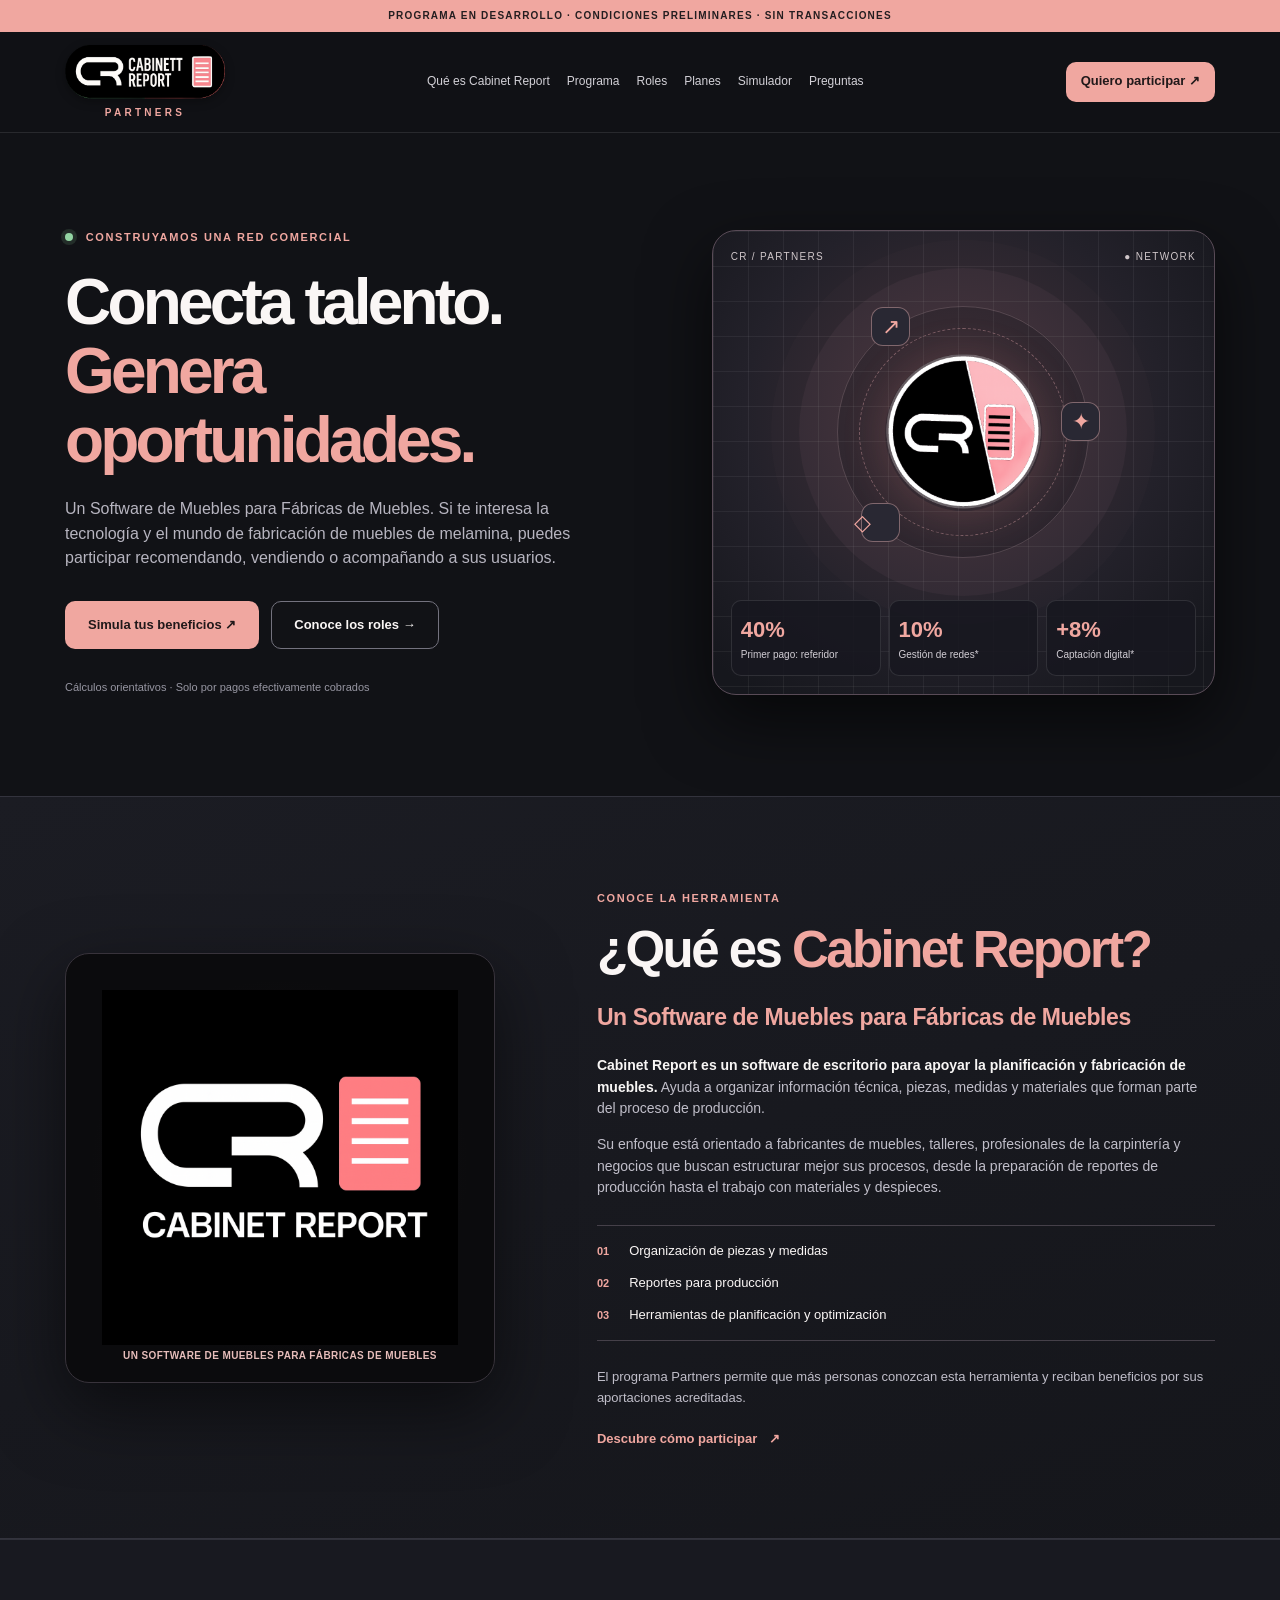
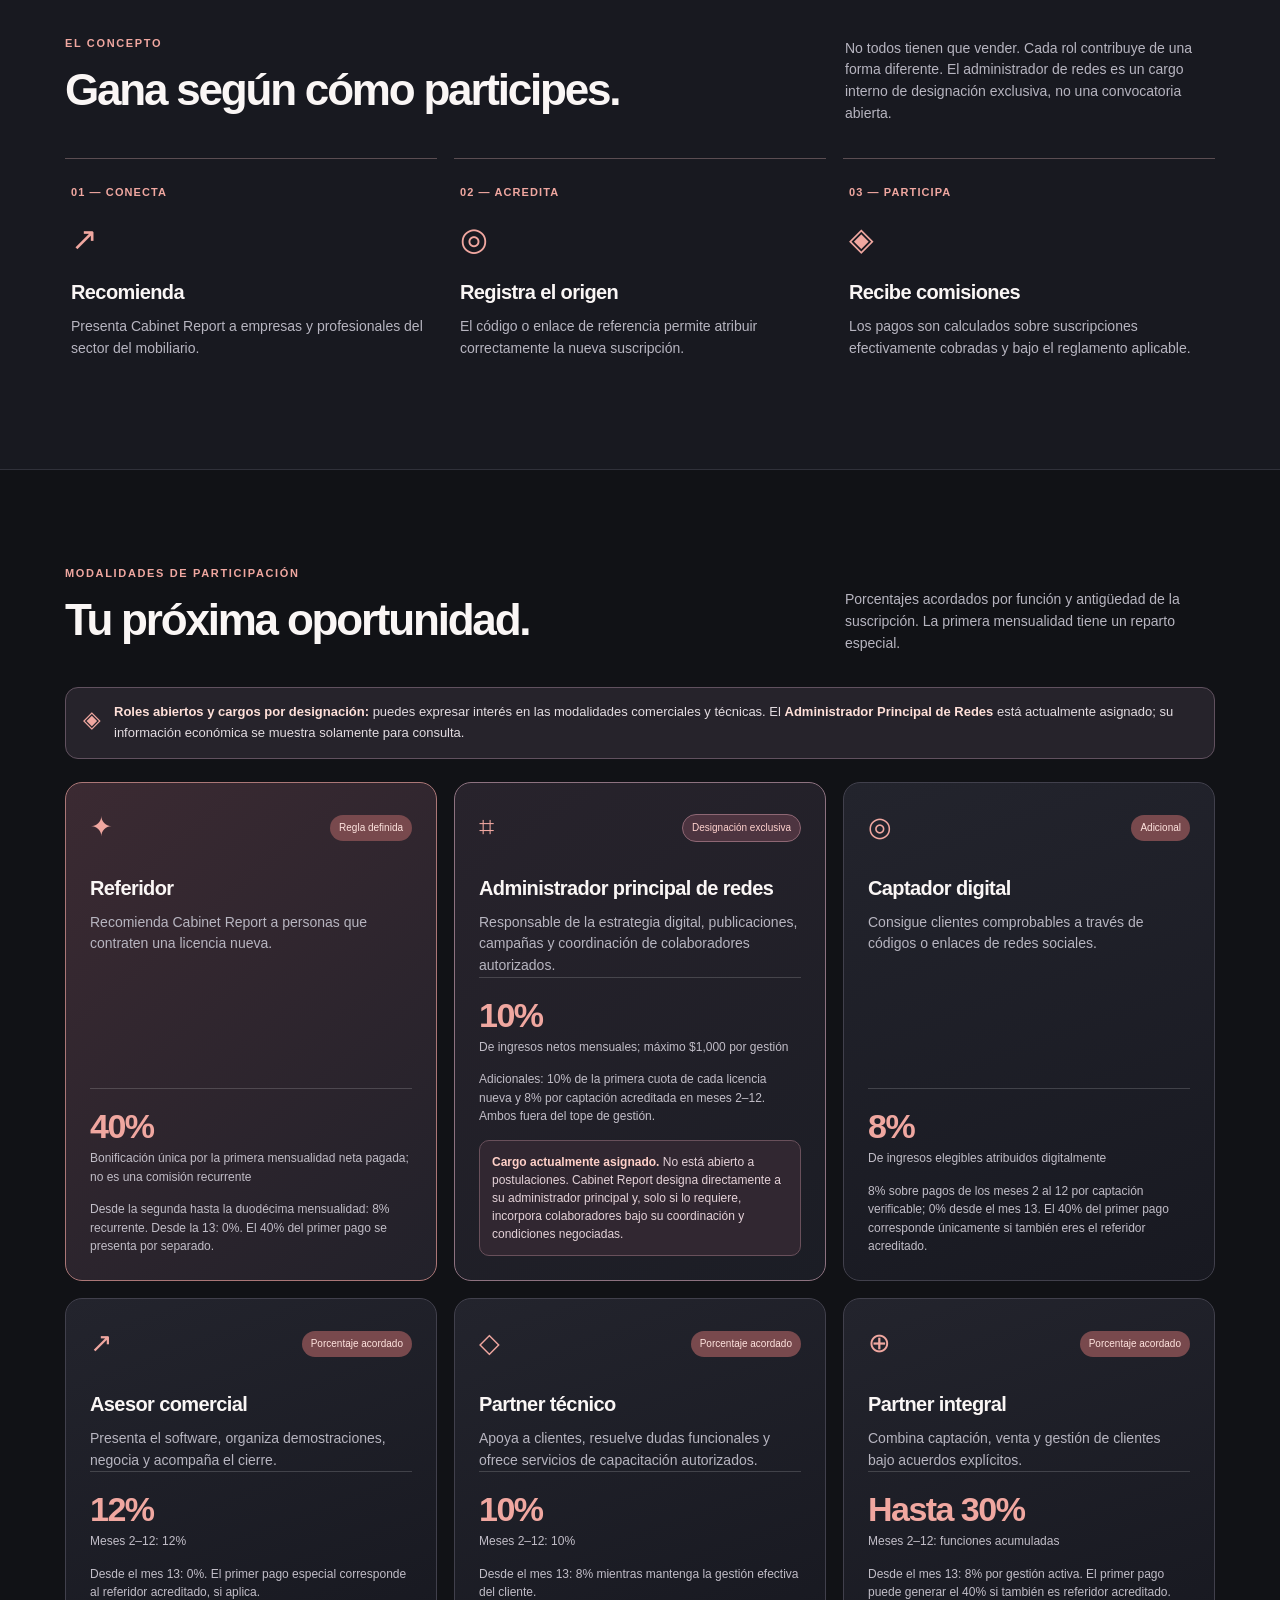
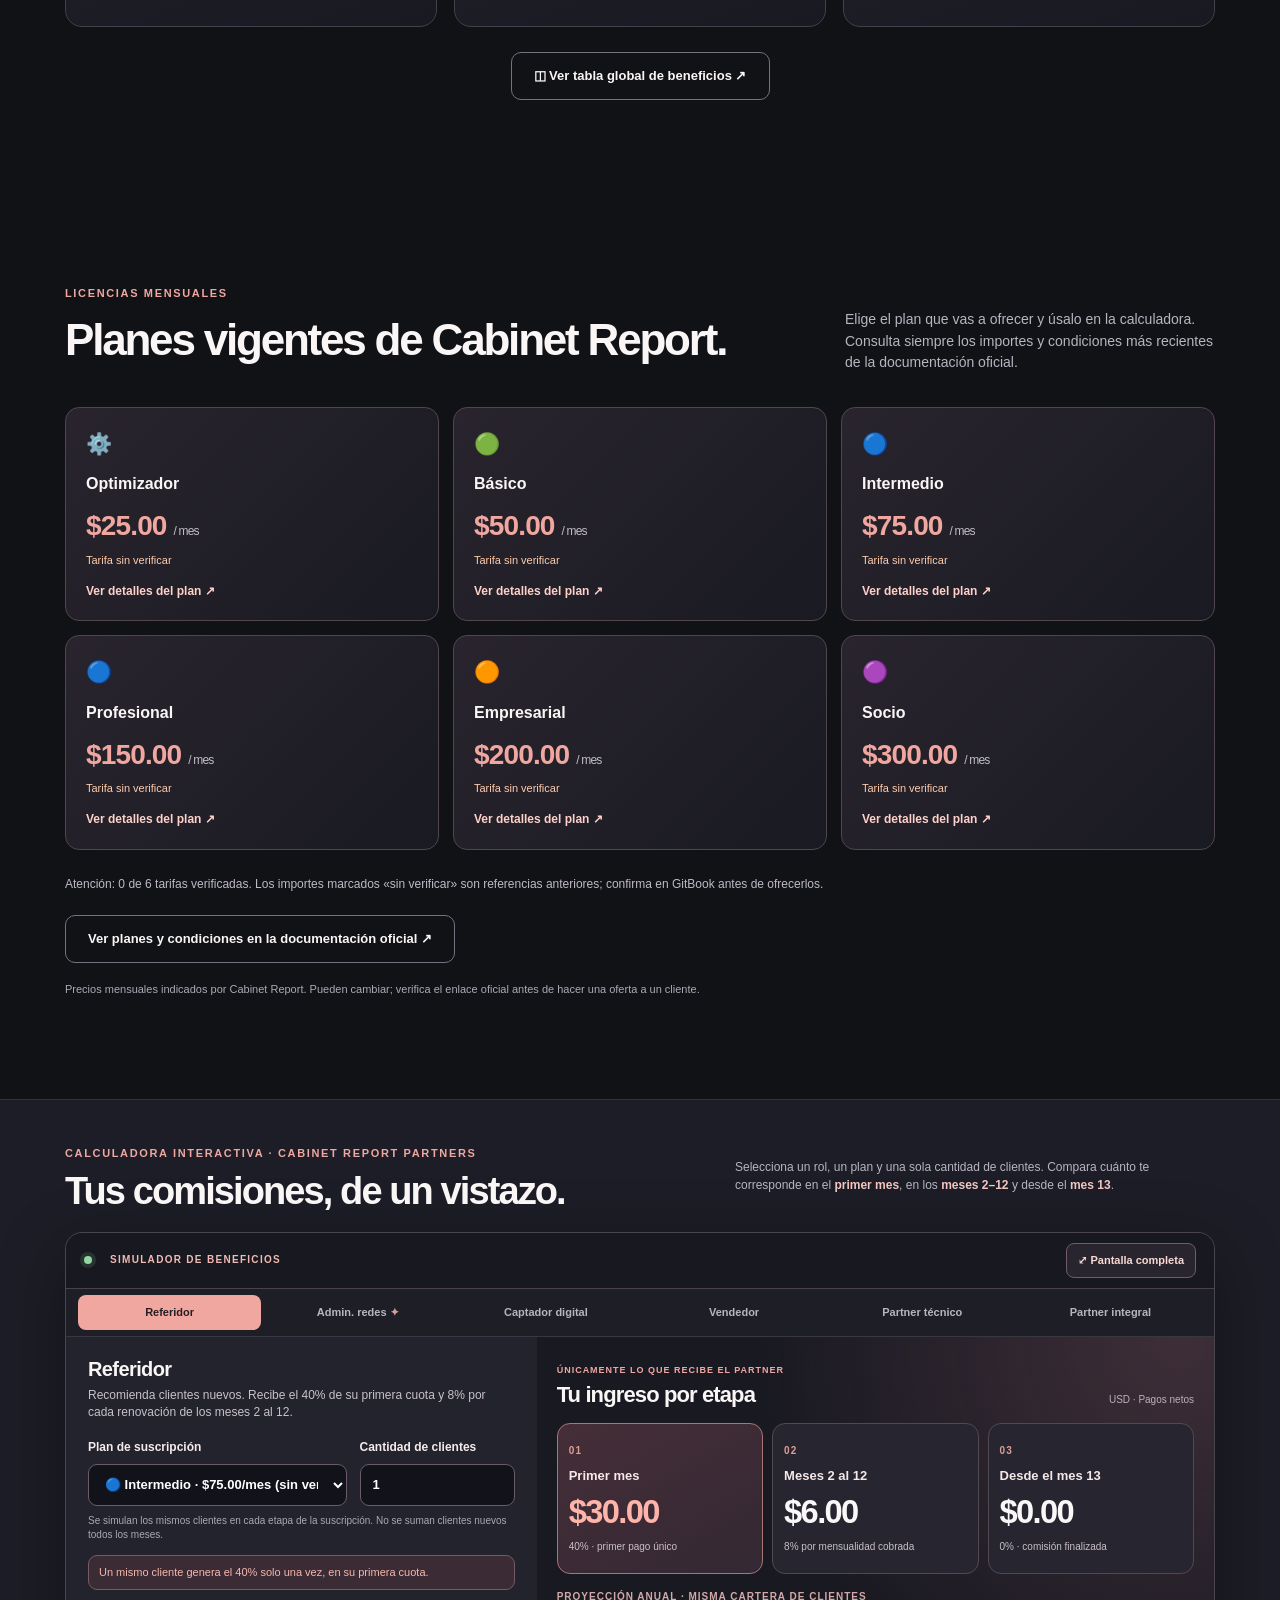
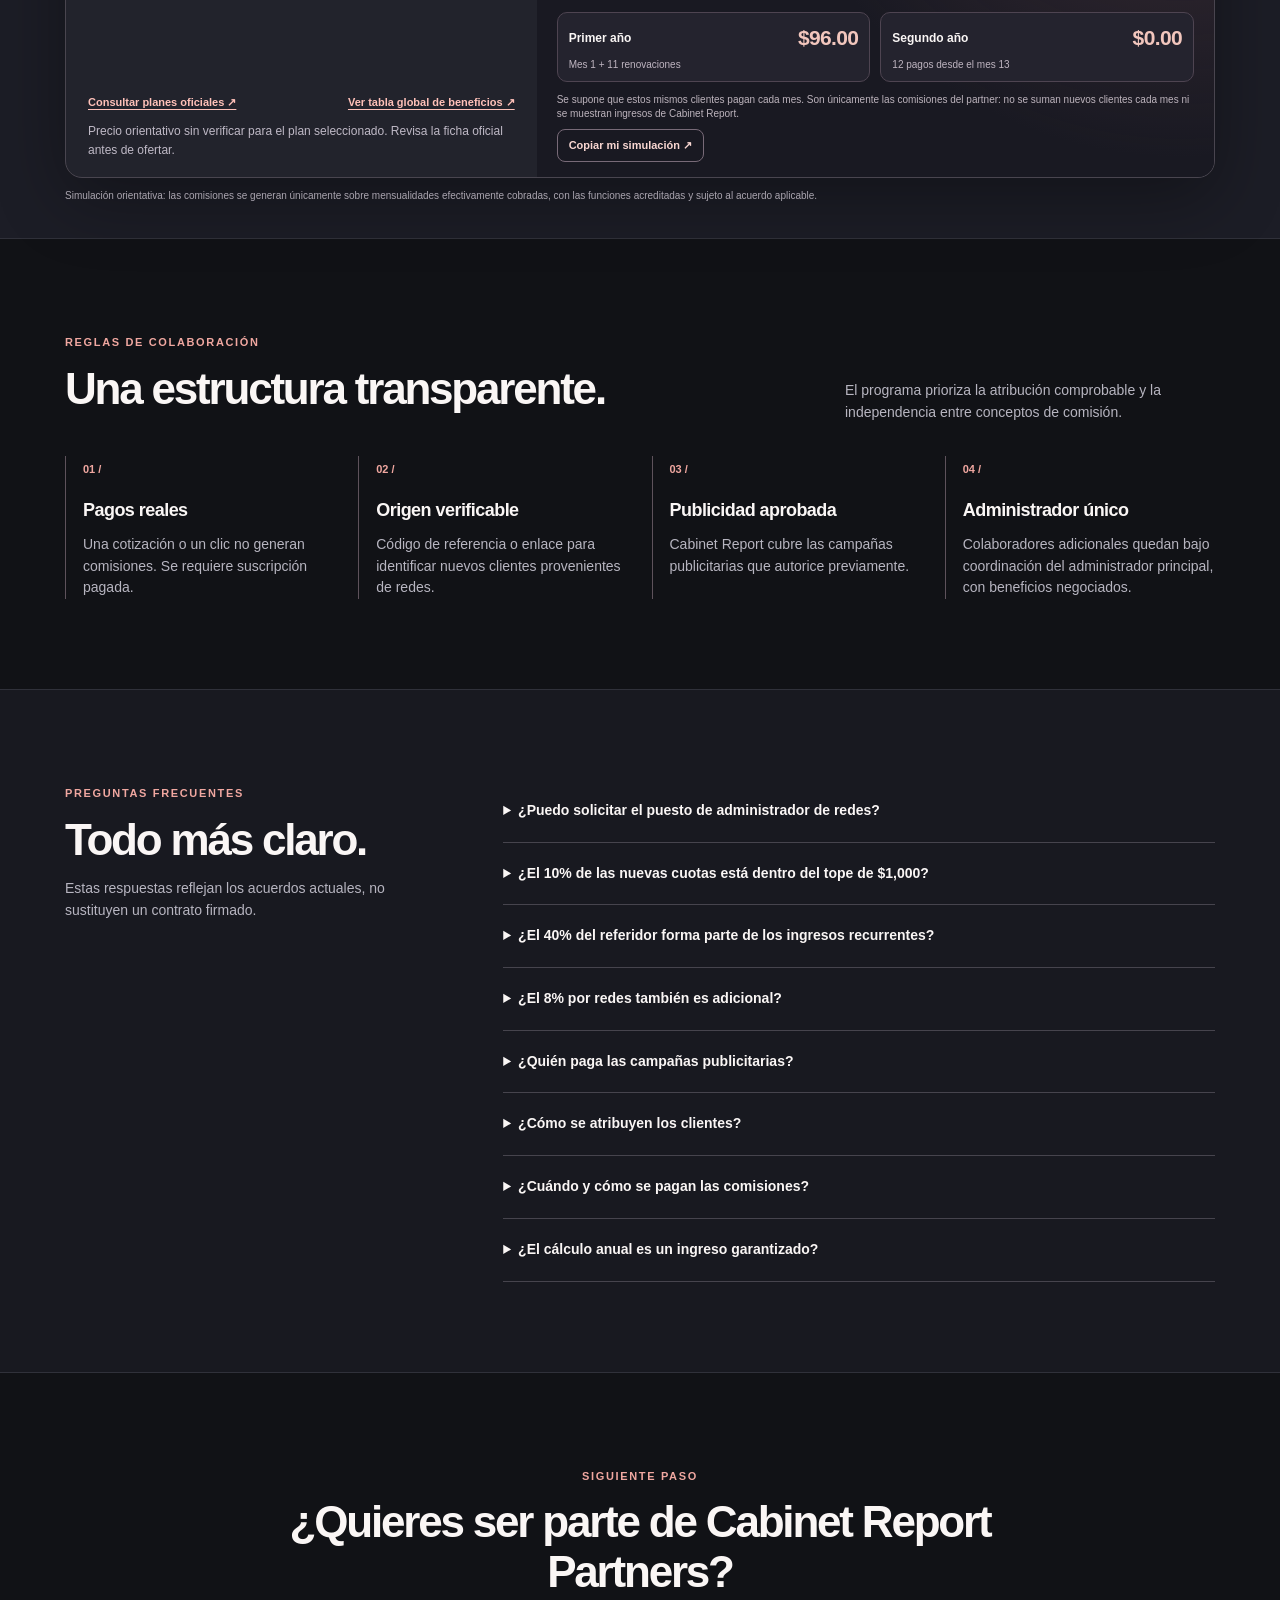
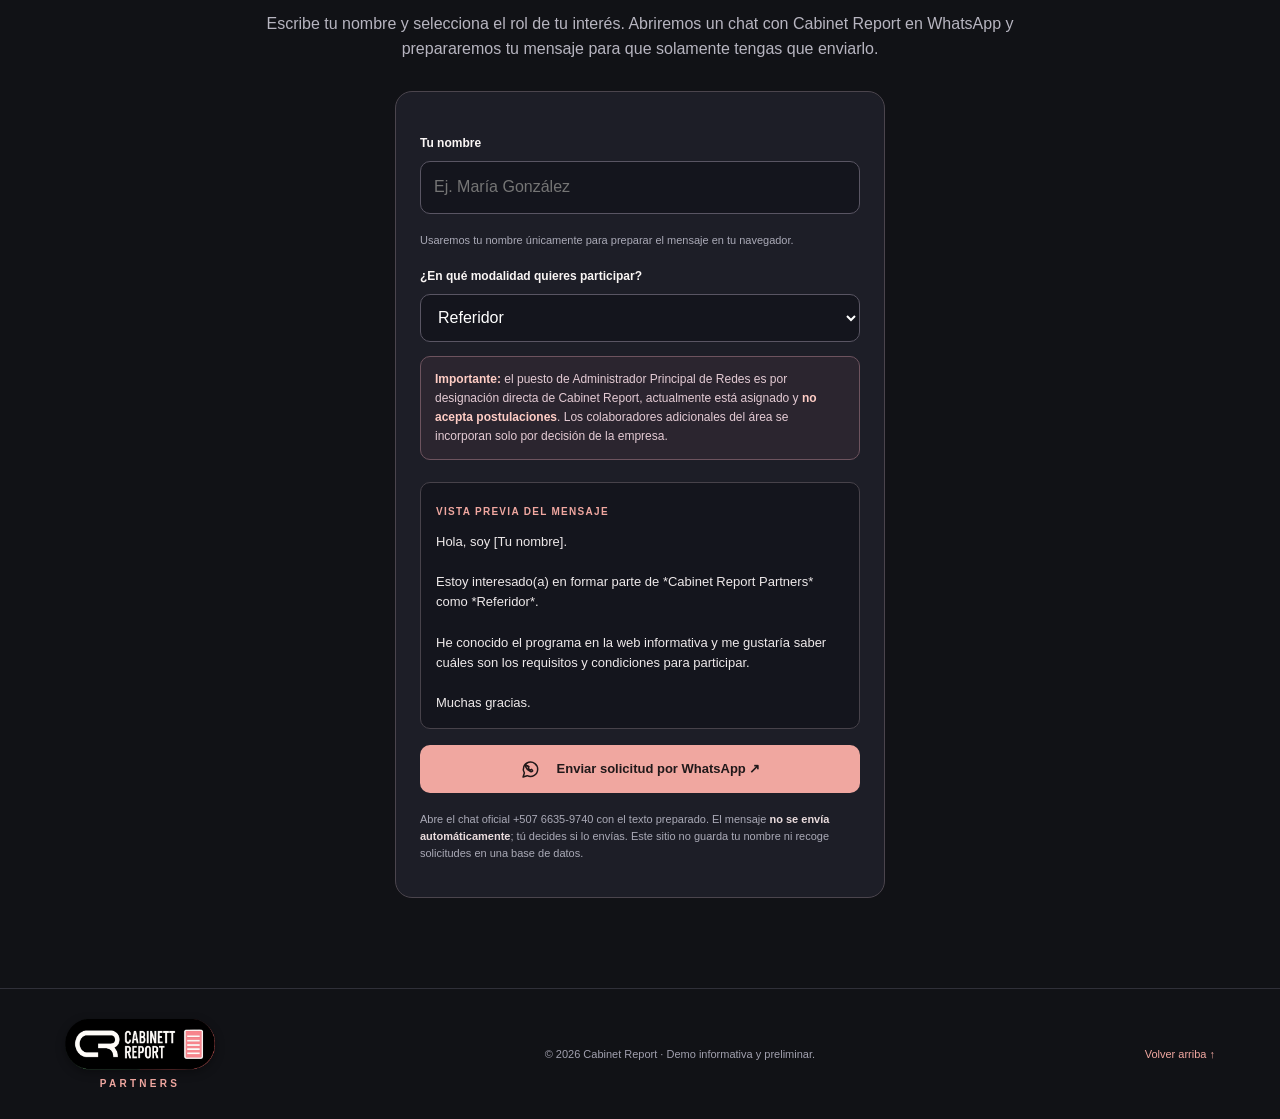
==== partners.html @ b383cc82 "feat: crear portal principal Cabinet Report y preservar Partners y suscripciones" ====
<!DOCTYPE html>

<html lang="es">
<head>
<meta charset="utf-8"/><meta content="width=device-width,initial-scale=1" name="viewport"/>
<meta content="#111216" name="theme-color"/><meta content="Explora el programa Cabinet Report Partners y simula tus beneficios por recomendación, captación digital y gestión de redes sociales." name="description"/>
<title>Cabinet Report Partners | Calcula las comisiones por etapa</title>
<link href="logo-redondo.png" rel="icon" type="image/png"/><link href="styles.css?v=20261108-modal-oscuro" rel="stylesheet"/><script defer="" src="script.js"></script><script defer="" src="plans.js"></script>
<meta content="Cabinet Report Partners — Simula tus ingresos" property="og:title"/><meta content="Conoce Cabinet Report, explora los roles de partner y calcula beneficios mensuales o anuales." property="og:description"/><meta content="website" property="og:type"/></head>
<body>
<div class="ribbon">PROGRAMA EN DESARROLLO · CONDICIONES PRELIMINARES · SIN TRANSACCIONES</div>
<header><div class="wrap topnav"><a class="logo" href="index.html"><img alt="Cabinet Report — logotipo oficial" class="logo-brand" height="167" src="logo-ovalado.png" width="498"/><span class="program-name">PARTNERS</span></a><nav aria-label="Navegación"><a href="#que-es">Qué es Cabinet Report</a><a href="#modelo">Programa</a><a href="#roles">Roles</a><a href="#planes">Planes</a><a href="#simulador">Simulador</a><a href="#dudas">Preguntas</a></nav><a class="btn coral small" href="#participar">Quiero participar ↗</a></div></header>
<main id="inicio"><section class="wrap hero"><div><div class="eyebrow"><span class="pulse"></span> CONSTRUYAMOS UNA RED COMERCIAL</div><h1>Conecta talento.<br/><em>Genera oportunidades.</em></h1><p>Un Software de Muebles para Fábricas de Muebles. Si te interesa la tecnología y el mundo de fabricación de muebles de melamina, puedes participar recomendando, vendiendo o acompañando a sus usuarios.</p><div class="actions"><a class="btn coral" href="#simulador">Simula tus beneficios ↗</a><a class="btn outline" href="#roles">Conoce los roles →</a></div><div class="subhero">Cálculos orientativos · Solo por pagos efectivamente cobrados</div></div><div class="visual"><div class="visual-top"><span>CR / PARTNERS</span><span>● NETWORK</span></div><div class="orbit"><div class="orbital one">↗</div><div class="orbital two">✦</div><div class="orbital three">◇</div><div class="core"><img alt="Logotipo circular oficial de Cabinet Report" class="logo-orbit" height="1024" src="logo-redondo.png" width="1024"/></div></div><div class="visual-metrics"><div><strong>40%</strong><span>Primer pago: referidor</span></div><div><strong>10%</strong><span>Gestión de redes*</span></div><div><strong>+8%</strong><span>Captación digital*</span></div></div></div></section><section class="about-band" id="que-es"><div class="wrap about-layout">
<div class="about-graphic"><div class="about-halo"></div><img alt="Logo original de Cabinet Report sobre fondo negro" height="1024" src="logo-cuadrado.png" width="1024"/><div class="about-label">UN SOFTWARE DE MUEBLES PARA FÁBRICAS DE MUEBLES</div></div>
<div class="about-copy"><span class="eyebrow">CONOCE LA HERRAMIENTA</span><h2>¿Qué es <em>Cabinet Report?</em></h2><p class="slogan">Un Software de Muebles para Fábricas de Muebles</p>
<p><strong>Cabinet Report es un software de escritorio para apoyar la planificación y fabricación de muebles.</strong> Ayuda a organizar información técnica, piezas, medidas y materiales que forman parte del proceso de producción.</p>
<p>Su enfoque está orientado a fabricantes de muebles, talleres, profesionales de la carpintería y negocios que buscan estructurar mejor sus procesos, desde la preparación de reportes de producción hasta el trabajo con materiales y despieces.</p>
<div class="about-points"><div><b>01</b><span>Organización de piezas y medidas</span></div><div><b>02</b><span>Reportes para producción</span></div><div><b>03</b><span>Herramientas de planificación y optimización</span></div></div>
<p class="about-foot">El programa Partners permite que más personas conozcan esta herramienta y reciban beneficios por sus aportaciones acreditadas.</p>
<a class="text-cta" href="#roles">Descubre cómo participar <span aria-hidden="true">↗</span></a></div>
</div></section>
<section class="stripe" id="modelo"><div class="wrap section"><div class="heading"><div><span class="eyebrow">EL CONCEPTO</span><h2>Gana según cómo participes.</h2></div><p>No todos tienen que vender. Cada rol contribuye de una forma diferente. El administrador de redes es un cargo interno de designación exclusiva, no una convocatoria abierta.</p></div><div class="three"><article class="step"><b>01 — CONECTA</b><div class="glyph">↗</div><h3>Recomienda</h3><p>Presenta Cabinet Report a empresas y profesionales del sector del mobiliario.</p></article><article class="step"><b>02 — ACREDITA</b><div class="glyph">◎</div><h3>Registra el origen</h3><p>El código o enlace de referencia permite atribuir correctamente la nueva suscripción.</p></article><article class="step"><b>03 — PARTICIPA</b><div class="glyph">◈</div><h3>Recibe comisiones</h3><p>Los pagos son calculados sobre suscripciones efectivamente cobradas y bajo el reglamento aplicable.</p></article></div></div></section>
<section class="wrap section" id="roles"><div class="heading"><div><span class="eyebrow">MODALIDADES DE PARTICIPACIÓN</span><h2>Tu próxima oportunidad.</h2></div><p>Porcentajes acordados por función y antigüedad de la suscripción. La primera mensualidad tiene un reparto especial.</p></div><div class="role-access"><span aria-hidden="true">◈</span><p><strong>Roles abiertos y cargos por designación:</strong> puedes expresar interés en las modalidades comerciales y técnicas. El <strong>Administrador Principal de Redes</strong> está actualmente asignado; su información económica se muestra solamente para consulta.</p></div><div class="cards">
<article class="role featured"><div class="role-head"><span class="symbol">✦</span><span class="tag">Regla definida</span></div><h3>Referidor</h3><p>Recomienda Cabinet Report a personas que contraten una licencia nueva.</p><div class="value"><strong>40%</strong><small>Bonificación única por la primera mensualidad neta pagada; no es una comisión recurrente</small></div><p class="tiny">Desde la segunda hasta la duodécima mensualidad: 8% recurrente. Desde la 13: 0%. El 40% del primer pago se presenta por separado.</p></article>
<article class="role restricted"><div class="role-head"><span class="symbol">⌗</span><span class="tag exclusive">Designación exclusiva</span></div><h3>Administrador principal de redes</h3><p>Responsable de la estrategia digital, publicaciones, campañas y coordinación de colaboradores autorizados.</p><div class="value"><strong>10%</strong><small>De ingresos netos mensuales; máximo $1,000 por gestión</small></div><p class="tiny">Adicionales: 10% de la primera cuota de cada licencia nueva y 8% por captación acreditada en meses 2–12. Ambos fuera del tope de gestión.</p><div class="exclusive-note"><strong>Cargo actualmente asignado.</strong> No está abierto a postulaciones. Cabinet Report designa directamente a su administrador principal y, solo si lo requiere, incorpora colaboradores bajo su coordinación y condiciones negociadas.</div></article>
<article class="role"><div class="role-head"><span class="symbol">◎</span><span class="tag">Adicional</span></div><h3>Captador digital</h3><p>Consigue clientes comprobables a través de códigos o enlaces de redes sociales.</p><div class="value"><strong>8%</strong><small>De ingresos elegibles atribuidos digitalmente</small></div><p class="tiny">8% sobre pagos de los meses 2 al 12 por captación verificable; 0% desde el mes 13. El 40% del primer pago corresponde únicamente si también eres el referidor acreditado.</p></article>
<article class="role"><div class="role-head"><span class="symbol">↗</span><span class="tag">Porcentaje acordado</span></div><h3>Asesor comercial</h3><p>Presenta el software, organiza demostraciones, negocia y acompaña el cierre.</p><div class="value"><strong>12%</strong><small>Meses 2–12: 12%</small></div><p class="tiny">Desde el mes 13: 0%. El primer pago especial corresponde al referidor acreditado, si aplica.</p></article>
<article class="role"><div class="role-head"><span class="symbol">◇</span><span class="tag">Porcentaje acordado</span></div><h3>Partner técnico</h3><p>Apoya a clientes, resuelve dudas funcionales y ofrece servicios de capacitación autorizados.</p><div class="value"><strong>10%</strong><small>Meses 2–12: 10%</small></div><p class="tiny">Desde el mes 13: 8% mientras mantenga la gestión efectiva del cliente.</p></article>
<article class="role"><div class="role-head"><span class="symbol">⊕</span><span class="tag">Porcentaje acordado</span></div><h3>Partner integral</h3><p>Combina captación, venta y gestión de clientes bajo acuerdos explícitos.</p><div class="value"><strong>Hasta 30%</strong><small>Meses 2–12: funciones acumuladas</small></div><p class="tiny">Desde el mes 13: 8% por gestión activa. El primer pago puede generar el 40% si también es referidor acreditado.</p></article>
</div><div class="role-global-action"><button class="btn outline" data-show-benefits="true" type="button">◫ Ver tabla global de beneficios ↗</button></div></section>
<section class="wrap section plans-section" id="planes"><div class="heading"><div><span class="eyebrow">LICENCIAS MENSUALES</span><h2>Planes vigentes de Cabinet Report.</h2></div><p>Elige el plan que vas a ofrecer y úsalo en la calculadora. Consulta siempre los importes y condiciones más recientes de la documentación oficial.</p></div><div class="plan-grid">
<button class="plan-card" type="button" data-plan="optimizador" aria-haspopup="dialog" aria-controls="plan-dialog" aria-label="Ver características, límites y precios del plan Optimizador"><span aria-hidden="true">⚙️</span><h3>Optimizador</h3><strong><span class="plan-price">$25</span> <small>/ mes</small></strong><span class="plan-card-action">Ver detalles del plan ↗</span></button>
<button class="plan-card" type="button" data-plan="basico" aria-haspopup="dialog" aria-controls="plan-dialog" aria-label="Ver características, límites y precios del plan Básico"><span aria-hidden="true">🟢</span><h3>Básico</h3><strong><span class="plan-price">$50</span> <small>/ mes</small></strong><span class="plan-card-action">Ver detalles del plan ↗</span></button>
<button class="plan-card" type="button" data-plan="intermedio" aria-haspopup="dialog" aria-controls="plan-dialog" aria-label="Ver características, límites y precios del plan Intermedio"><span aria-hidden="true">🔵</span><h3>Intermedio</h3><strong><span class="plan-price">$75</span> <small>/ mes</small></strong><span class="plan-card-action">Ver detalles del plan ↗</span></button>
<button class="plan-card" type="button" data-plan="profesional" aria-haspopup="dialog" aria-controls="plan-dialog" aria-label="Ver características, límites y precios del plan Profesional"><span aria-hidden="true">🔵</span><h3>Profesional</h3><strong><span class="plan-price">$150</span> <small>/ mes</small></strong><span class="plan-card-action">Ver detalles del plan ↗</span></button>
<button class="plan-card" type="button" data-plan="empresarial" aria-haspopup="dialog" aria-controls="plan-dialog" aria-label="Ver características, límites y precios del plan Empresarial"><span aria-hidden="true">🟠</span><h3>Empresarial</h3><strong><span class="plan-price">$200</span> <small>/ mes</small></strong><span class="plan-card-action">Ver detalles del plan ↗</span></button>
<button class="plan-card" type="button" data-plan="socio" aria-haspopup="dialog" aria-controls="plan-dialog" aria-label="Ver características, límites y precios del plan Socio"><span aria-hidden="true">🟣</span><h3>Socio</h3><strong><span class="plan-price">$300</span> <small>/ mes</small></strong><span class="plan-card-action">Ver detalles del plan ↗</span></button>
</div><p class="pricing-source-status" id="pricing-source-status" role="status" aria-live="polite">Consultando tarifas en la documentación oficial...</p><a class="btn outline plan-link" href="https://cabinet-report.gitbook.io/cabinet-report-docs/planes-de-suscripcion" rel="noopener noreferrer" target="_blank">Ver planes y condiciones en la documentación oficial ↗</a><p class="hint">Precios mensuales indicados por Cabinet Report. Pueden cambiar; verifica el enlace oficial antes de hacer una oferta a un cliente.</p></section>
<section class="stripe calculator" id="simulador">
  <div class="wrap section calc-section">
    <div class="heading calc-heading">
      <div><span class="eyebrow">CALCULADORA INTERACTIVA · CABINET REPORT PARTNERS</span><h2>Tus comisiones, de un vistazo.</h2></div>
      <p>Selecciona un rol, un plan y una sola cantidad de clientes. Compara cuánto te corresponde en el <b>primer mes</b>, en los <b>meses 2–12</b> y desde el <b>mes 13</b>.</p>
    </div>
    <div class="calcbox" id="calcbox">
      <div class="calcbar"><div class="calcbar-title"><span class="pulse" aria-hidden="true"></span><span>SIMULADOR DE BENEFICIOS</span></div><div class="calcbar-actions"><button class="calc-expand" id="calc-expand" type="button" aria-pressed="false">⤢ Pantalla completa</button></div></div>
      <div class="tabs" role="tablist" aria-label="Rol a simular">
        <button class="tab active" type="button" role="tab" id="t-ref" aria-controls="calc-inputs" aria-selected="true" data-mode="ref">Referidor</button>
        <button class="tab" type="button" role="tab" id="t-red" aria-controls="calc-inputs" aria-selected="false" data-mode="red">Admin. redes <span class="exclusive-star" aria-hidden="true">✦</span></button>
        <button class="tab" type="button" role="tab" id="t-dig" aria-controls="calc-inputs" aria-selected="false" data-mode="dig">Captador digital</button>
        <button class="tab" type="button" role="tab" id="t-ven" aria-controls="calc-inputs" aria-selected="false" data-mode="ven">Vendedor</button>
        <button class="tab" type="button" role="tab" id="t-tec" aria-controls="calc-inputs" aria-selected="false" data-mode="tec">Partner técnico</button>
        <button class="tab" type="button" role="tab" id="t-int" aria-controls="calc-inputs" aria-selected="false" data-mode="int">Partner integral</button>
      </div>
      <div class="calcbody">
        <div class="calcparams" id="calc-inputs" role="tabpanel" aria-labelledby="t-ref">
          <div class="role-intro"><h3 id="calc-role-title">Referidor</h3><p id="calc-role-description">Refiere clientes nuevos y recibe una bonificación inicial y comisiones temporales por renovación.</p></div>
          <div class="calc-fields">
            <div><label for="plan-select">Plan de suscripción</label>
              <select id="plan-select" aria-label="Plan de suscripción">
                <option value="25" data-plan="optimizador">⚙️ Optimizador · $25/mes</option><option value="50" data-plan="basico">🟢 Básico · $50/mes</option><option value="75" data-plan="intermedio" selected>🔵 Intermedio · $75/mes</option><option value="150" data-plan="profesional">🔵 Profesional · $150/mes</option><option value="200" data-plan="empresarial">🟠 Empresarial · $200/mes</option><option value="300" data-plan="socio">🟣 Socio · $300/mes</option>
              </select>
            </div>
            <div><label for="client-count">Cantidad de clientes</label><input id="client-count" type="number" min="0" step="1" max="100000" inputmode="numeric" value="1" aria-describedby="client-help"/></div>
          </div>
          <p class="calc-helper" id="client-help">Se simulan los mismos clientes en cada etapa de la suscripción. No se suman clientes nuevos todos los meses.</p>
          <label id="credit-ref-wrap" class="calc-checkbox" hidden><input type="checkbox" id="credit-ref"/> <span>También soy el <b>referidor acreditado</b> de estos clientes (40% del primer pago).</span></label>
          <label id="credit-digital-wrap" class="calc-checkbox" hidden><input type="checkbox" id="credit-digital" checked/> <span>Estos clientes fueron <b>captados por redes</b> con código/enlace verificable (8% en meses 2–12).</span></label>
          <div id="company-revenue-wrap" class="admin-revenue" hidden><label for="company-revenue">Ingresos mensuales netos de Cabinet Report <span>(base de la comisión global de gestión)</span></label><div class="money-field"><span>$</span><input id="company-revenue" type="number" min="0" step="0.01" value="10000" inputmode="decimal"/></div></div>
          <div class="calc-micro-note" id="calc-rule">Primera cuota: 40%. Renovaciones meses 2–12: 8%. Desde mes 13: 0%.</div>
          <div class="calc-links"><a href="https://cabinet-report.gitbook.io/cabinet-report-docs/planes-de-suscripcion" rel="noopener noreferrer" target="_blank">Consultar planes oficiales ↗</a><button type="button" data-show-benefits="true">Ver tabla global de beneficios ↗</button></div><p class="calc-pricing-status" id="calc-pricing-status" role="status" aria-live="polite">Consultando precios de referencia...</p>
        </div>
        <div class="calcresults" aria-live="polite">
          <div class="calc-results-head"><div><span class="eyebrow">ÚNICAMENTE LO QUE RECIBE EL PARTNER</span><h3>Tu ingreso por etapa</h3></div><span class="result-currency">USD · Pagos netos</span></div>
          <div class="stages">
            <article class="stage stage-first"><span class="stage-step">01</span><h4>Primer mes</h4><strong id="stage-first">$30.00</strong><small id="stage-first-detail">40% del primer pago · pago único</small></article>
            <article class="stage"><span class="stage-step">02</span><h4>Meses 2 al 12</h4><strong id="stage-next">$6.00</strong><small id="stage-next-detail">8% cada mes, con pago activo</small></article>
            <article class="stage"><span class="stage-step">03</span><h4>Desde el mes 13</h4><strong id="stage-after">$0.00</strong><small id="stage-after-detail">Sin comisión posterior</small></article>
          </div>
          <div class="annual-heading">PROYECCIÓN ANUAL · MISMA CARTERA DE CLIENTES</div>
          <div class="annual-grid">
            <div><span>Primer año</span><strong id="annual-first">$96.00</strong><small>Mes 1 + 11 renovaciones</small></div>
            <div><span>Segundo año</span><strong id="annual-second">$0.00</strong><small>12 pagos desde el mes 13</small></div>
          </div>
          <p class="calc-footnote" id="calc-footnote">Los montos son exclusivamente del partner, no ingresos de Cabinet Report. Simulación sin bajas, reembolsos ni cambios de plan.</p>
          <button class="calc-copy" id="copy" type="button">Copiar mi simulación ↗</button>
        </div>
      </div>
    </div>
    <p class="calc-disclaimer">Simulación orientativa: las comisiones se generan únicamente sobre mensualidades efectivamente cobradas, con las funciones acreditadas y sujeto al acuerdo aplicable.</p>
  </div>
</section>
<section class="wrap section"><div class="heading"><div><span class="eyebrow">REGLAS DE COLABORACIÓN</span><h2>Una estructura transparente.</h2></div><p>El programa prioriza la atribución comprobable y la independencia entre conceptos de comisión.</p></div><div class="policies"><article><b>01 /</b><h3>Pagos reales</h3><p>Una cotización o un clic no generan comisiones. Se requiere suscripción pagada.</p></article><article><b>02 /</b><h3>Origen verificable</h3><p>Código de referencia o enlace para identificar nuevos clientes provenientes de redes.</p></article><article><b>03 /</b><h3>Publicidad aprobada</h3><p>Cabinet Report cubre las campañas publicitarias que autorice previamente.</p></article><article><b>04 /</b><h3>Administrador único</h3><p>Colaboradores adicionales quedan bajo coordinación del administrador principal, con beneficios negociados.</p></article></div></section>
<section class="stripe" id="dudas"><div class="wrap section faq"><div><span class="eyebrow">PREGUNTAS FRECUENTES</span><h2>Todo más claro.</h2><p>Estas respuestas reflejan los acuerdos actuales, no sustituyen un contrato firmado.</p></div><div class="questions"><details><summary>¿Puedo solicitar el puesto de administrador de redes?</summary><p>No. El puesto de <strong>Administrador Principal de Redes Sociales está ocupado y se asigna exclusivamente por decisión de Cabinet Report</strong>. No se aceptan postulaciones para ese cargo. Si se necesita ampliar el equipo, los colaboradores se incorporarán bajo la coordinación del administrador principal, con condiciones previamente negociadas.</p></details><details><summary>¿El 10% de las nuevas cuotas está dentro del tope de $1,000?</summary><p>No. El administrador obtiene hasta $1,000 por gestión general y <b>además</b> el 10% de primeras mensualidades nuevas, sin ese límite.</p></details><details><summary>¿El 40% del referidor forma parte de los ingresos recurrentes?</summary><p>No. El 40% se paga exclusivamente por la primera mensualidad de cada cliente nuevo acreditado. Las siguientes cuotas generan un 8% del mes 2 al 12; desde el 13, 0%. La calculadora muestra el primer mes y las renovaciones de los meses posteriores por separado.</p></details><details><summary>¿El 8% por redes también es adicional?</summary><p>Sí. El 8% corresponde a cobros atribuibles por redes durante los meses 2 al 12. Se suma al 10% de gestión del administrador principal; en el mes 13, la captación digital por sí sola deja de generar comisión.</p></details><details><summary>¿Quién paga las campañas publicitarias?</summary><p>Cabinet Report paga las campañas que apruebe previamente. Este presupuesto no forma parte de la comisión del administrador.</p></details><details><summary>¿Cómo se atribuyen los clientes?</summary><p>Con códigos o enlaces de referencia y validación de una nueva suscripción efectivamente cobrada.</p></details><details><summary>¿Cuándo y cómo se pagan las comisiones?</summary><p>Las tasas por rol ya están establecidas en el programa; el calendario de liquidación y las condiciones de devolución se incluirán en el reglamento final.</p></details><details><summary>¿El cálculo anual es un ingreso garantizado?</summary><p>No. La proyección anual corresponde a la misma cantidad de clientes durante 12 pagos: el primer año suma la primera mensualidad y 11 renovaciones; el segundo año estima 12 mensualidades desde el mes 13. No supone clientes nuevos adicionales cada mes y no garantiza ingresos.</p></details></div></div></section>
<section class="wrap section join" id="participar"><span class="eyebrow">SIGUIENTE PASO</span><h2>¿Quieres ser parte de Cabinet Report Partners?</h2><p>Escribe tu nombre y selecciona el rol de tu interés. Abriremos un chat con Cabinet Report en WhatsApp y prepararemos tu mensaje para que solamente tengas que enviarlo.</p><div class="joinbox">
<label for="interested-name">Tu nombre</label><input aria-describedby="name-help name-error" autocomplete="name" id="interested-name" maxlength="80" placeholder="Ej. María González" required="" type="text"/>
<p class="hint" id="name-help">Usaremos tu nombre únicamente para preparar el mensaje en tu navegador.</p><p class="form-error" hidden="" id="name-error" role="alert">Escribe tu nombre para continuar.</p>
<label for="interest">¿En qué modalidad quieres participar?</label>
<select id="interest"><option>Referidor</option><option>Asesor comercial</option><option>Partner técnico</option><option>Captador digital</option><option>Partner integral</option></select><p class="nonapplicant"><strong>Importante:</strong> el puesto de Administrador Principal de Redes es por designación directa de Cabinet Report, actualmente está asignado y <strong>no acepta postulaciones</strong>. Los colaboradores adicionales del área se incorporan solo por decisión de la empresa.</p>
<div class="message-preview"><span>VISTA PREVIA DEL MENSAJE</span><p id="message-text">Hola, soy ...</p></div>
<a class="btn coral whatsapp-button" href="https://wa.me/50766359740" id="whatsapp-interest" rel="noopener noreferrer" target="_blank"><svg aria-hidden="true" fill="none" height="21" viewbox="0 0 24 24" width="21"><path d="M20.2 11.8a8.2 8.2 0 0 1-12 7.25L3.5 20.5l1.5-4.55a8.2 8.2 0 1 1 15.2-4.15Z" stroke="currentColor" stroke-linecap="round" stroke-linejoin="round" stroke-width="1.7"></path><path d="M8.2 8c.2-.3.5-.35.75-.17l1.3 1.1-.8 1.3c.5 1.1 1.4 2 2.5 2.5l1.3-.8 1.1 1.3c.18.25.13.55-.17.75-.6.48-1.3.63-2.2.3-2.95-1.1-4.45-2.6-5.55-5.55-.33-.9-.18-1.6.3-2.2Z" stroke="currentColor" stroke-linecap="round" stroke-width="1.7"></path></svg> Enviar solicitud por WhatsApp ↗</a>
<p class="hint">Abre el chat oficial +507 6635-9740 con el texto preparado. El mensaje <strong>no se envía automáticamente</strong>; tú decides si lo envías. Este sitio no guarda tu nombre ni recoge solicitudes en una base de datos.</p>
</div></section>
</main><dialog class="plan-dialog" id="plan-dialog" aria-labelledby="plan-dialog-title" aria-describedby="plan-dialog-status">
  <div class="plan-dialog-head"><div><span class="eyebrow">CABINET REPORT · LICENCIAS OFICIALES</span><h2 id="plan-dialog-title">Información del plan</h2><p class="plan-dialog-price" id="plan-dialog-price">Consultando...</p></div><button class="close-plan-dialog" id="close-plan-dialog" type="button" aria-label="Cerrar detalles del plan">×</button></div>
  <div class="plan-dialog-content" id="plan-dialog-content" tabindex="0">
    <p class="plan-dialog-status" id="plan-dialog-status" role="status" aria-live="polite">Cargando información oficial...</p>
    <div class="plan-document" id="plan-document"></div>
  </div>
  <div class="plan-dialog-footer"><a class="btn outline plan-official-link" id="plan-official-link" href="https://cabinet-report.gitbook.io/cabinet-report-docs/planes-de-suscripcion" target="_blank" rel="noopener noreferrer">Ver ficha oficial en GitBook ↗</a><button class="btn coral" id="plan-to-calculator" type="button">Simular este plan ↗</button></div>
</dialog><dialog aria-describedby="benefits-intro" aria-labelledby="benefits-title" class="benefits-dialog" id="benefits-dialog">
<div class="benefits-head"><div><span class="eyebrow">CABINET REPORT PARTNERS · PORCENTAJES</span><h2 id="benefits-title">Tabla global de beneficios</h2><p id="benefits-intro">Las participaciones se aplican a cobros netos efectivamente recibidos y a funciones acreditadas.</p></div><button aria-label="Cerrar tabla de beneficios" class="close-benefits" id="close-benefits" type="button">×</button></div>
<div aria-label="Tabla de beneficios con desplazamiento horizontal" class="benefits-scroll" tabindex="0">
<table class="benefits-table">
<thead><tr><th scope="col">Rol / Modalidad</th><th scope="col">Primer pago · Mes 1</th><th scope="col">Renovaciones · Meses 2–12</th><th scope="col">Desde el mes 13</th></tr></thead>
<tbody>
<tr><th scope="row">Referidor</th><td><strong>40%</strong><small>Bono único por cliente nuevo acreditado</small></td><td><strong>8%</strong><small>Por cada mensualidad cobrada</small></td><td><strong>0%</strong></td></tr>
<tr><th scope="row">Asesor comercial / Vendedor</th><td><strong>40%*</strong><small>Solo si también es referidor acreditado</small></td><td><strong>12%</strong><small>Por cierre comercial acreditado</small></td><td><strong>0%</strong></td></tr>
<tr><th scope="row">Partner técnico / Gestor</th><td><strong>40%*</strong><small>Solo si también es referidor acreditado</small></td><td><strong>10%</strong><small>Por gestión efectiva</small></td><td><strong>8%</strong><small>Mientras gestione activamente</small></td></tr>
<tr><th scope="row">Captador digital</th><td><strong>40%*</strong><small>Si es referidor validado; no se acumula otra bonificación por la misma referencia</small></td><td><strong>8%</strong><small>Captación atribuible por código o enlace</small></td><td><strong>0%</strong></td></tr>
<tr><th scope="row">Partner integral</th><td><strong>40%*</strong><small>Si es referidor validado</small></td><td><strong>Hasta 30%</strong><small>8% captación + 12% venta + 10% gestión</small></td><td><strong>8%</strong><small>Por gestión activa</small></td></tr>
<tr class="special-row"><th scope="row">Administrador principal de redes <span class="exclusivity-mini">Designación exclusiva</span></th><td><strong>+10%</strong><small>De cada primera cuota nueva, adicional al tope de gestión</small></td><td><strong>10% global + 8% digital</strong><small>10% de ingresos mensuales netos con tope de $1,000 por gestión; 8% extra de captación digital atribuida de meses 2–12</small></td><td><strong>Gestión global: 10% (tope $1,000)</strong><small>0% de captación digital desde el mes 13; su comisión global de gestión se mantiene</small></td></tr>
</tbody>
</table>
</div>
<div class="benefits-notes"><p><strong>* Primer pago especial:</strong> 40% al referidor acreditado, 10% al administrador principal de redes y 50% a Cabinet Report, antes de gastos y de la comisión global de gestión. El 40% solo se paga una vez por suscripción; no se duplica si alguien desempeña varios roles.</p><p><strong>Redes:</strong> el 10% de cada primera cuota es adicional a la comisión global de gestión, incluso cuando esta ya alcanzó su tope de $1,000. El 8% digital de meses 2–12 también es adicional a ese tope. El cargo principal no está abierto a postulaciones.</p><p><strong>Proyecciones:</strong> porcentajes basados en los acuerdos comerciales de diseño del programa; sujetos al reglamento y la validación de funciones y pagos.</p></div>
<div class="benefits-footer"><a class="benefits-plans" href="https://cabinet-report.gitbook.io/cabinet-report-docs/planes-de-suscripcion" rel="noopener noreferrer" target="_blank">Consultar planes oficiales ↗</a><button class="btn coral" id="close-benefits-bottom" type="button">Cerrar tabla</button></div>
</dialog><footer><div class="wrap foot"><div class="logo"><img alt="Cabinet Report — logotipo oficial" class="logo-brand" height="167" src="logo-ovalado.png" width="498"/><span class="program-name">PARTNERS</span></div><p>© 2026 Cabinet Report · Demo informativa y preliminar.</p><a href="#inicio">Volver arriba ↑</a></div></footer><div aria-live="polite" class="toast" id="toast" role="status"></div>
</body></html>
---- styles.css ----
:root{--bg:#111216;--panel:#1b1d24;--bg2:#181920;--light:#faf6f5;--muted:#b7b5c0;--line:#393a43;--coral:#f0a7a0;--blue:#9ab6e0;scroll-behavior:smooth}*{box-sizing:border-box}body{margin:0;background:var(--bg);color:var(--light);font-family:Inter,-apple-system,BlinkMacSystemFont,"Segoe UI",sans-serif;line-height:1.55}button,input,select{font:inherit}a{color:inherit;text-decoration:none}button{cursor:pointer}a:focus-visible,button:focus-visible,input:focus-visible,select:focus-visible,summary:focus-visible{outline:3px solid var(--coral);outline-offset:3px}.wrap{width:min(1150px,calc(100% - 44px));margin:auto}.ribbon{background:var(--coral);color:#241e20;text-align:center;padding:8px 12px;font-size:10px;font-weight:850;letter-spacing:.12em}header{position:sticky;top:0;z-index:9;background:#111216ed;border-bottom:1px solid #ffffff1a;backdrop-filter:blur(14px)}.topnav{height:74px;display:flex;align-items:center;justify-content:space-between;gap:18px}.logo{display:flex;align-items:center;gap:14px;font-weight:900;font-size:14px;letter-spacing:.1em;line-height:1.1}.logo small{display:block;color:var(--coral);font-size:10px;letter-spacing:.25em;margin-top:6px}.mark{font-size:30px;letter-spacing:-.14em;position:relative;z-index:1;line-height:1}.mark i{position:absolute;z-index:-1;right:-9px;top:-2px;width:13px;height:16px;background:#d88b84}.topnav nav{display:flex;gap:24px;font-size:13px;color:#d3d1d7}.topnav nav a:hover{color:var(--coral)}.btn{display:inline-flex;align-items:center;justify-content:center;gap:16px;min-height:48px;padding:12px 22px;border:1px solid transparent;border-radius:10px;font-size:13px;font-weight:800;transition:transform .2s}.btn:hover{transform:translateY(-2px)}.btn.small{min-height:40px;padding:8px 14px}.btn.coral{background:var(--coral);color:#21191a}.btn.outline{border-color:#73727e;background:transparent;color:var(--light)}.hero{display:grid;grid-template-columns:1.08fr .92fr;gap:56px;align-items:center;padding-top:96px;padding-bottom:100px}.eyebrow{color:var(--coral);font-size:11px;font-weight:850;letter-spacing:.15em}.pulse{width:8px;height:8px;display:inline-block;background:#93d5a3;border-radius:50%;margin-right:8px;box-shadow:0 0 0 4px #93d5a322}.hero h1{font-size:clamp(43px,5vw,68px);letter-spacing:-.06em;line-height:1.08;margin:22px 0;font-weight:850}.hero h1 em{font-style:normal;color:var(--coral)}.hero p{font-size:16px;color:var(--muted);max-width:530px}.actions{display:flex;gap:12px;flex-wrap:wrap;margin:30px 0}.subhero{color:#9796a2;font-size:11px}.visual{min-height:465px;border:1px solid #594b57;border-radius:24px;padding:18px;display:flex;flex-direction:column;justify-content:space-between;background:radial-gradient(circle at 48% 40%,#423037,#23212a 55%,#16171d 90%);position:relative;overflow:hidden;box-shadow:0 25px 65px #0009}.visual:before{content:"";position:absolute;inset:0;background-image:linear-gradient(#ffffff0e 1px,transparent 1px),linear-gradient(90deg,#ffffff0e 1px,transparent 1px);background-size:35px 35px}.visual-top,.visual-metrics,.orbit{position:relative}.visual-top{display:flex;justify-content:space-between;font-size:10px;letter-spacing:.13em;color:#d0c7ca}.orbit{border:1px solid #ddbac237;border-radius:50%;height:240px;width:240px;margin:16px auto;display:grid;place-items:center;box-shadow:0 0 0 38px #dcb1bc0c,0 0 0 66px #f7b6c104}.orbit:before{content:"";position:absolute;inset:30px;border:1px dashed #f3b6bb60;border-radius:50%}.core{background:linear-gradient(135deg,#f8b6ad,#ce716b);color:#281d1f;border-radius:50%;width:127px;height:127px;display:flex;flex-direction:column;align-items:center;justify-content:center;font-size:57px;font-weight:900;line-height:1;letter-spacing:-.14em;box-shadow:0 5px 45px #e68c8570}.core small{font-size:9px;letter-spacing:.23em;margin-top:9px}.orbital{position:absolute;width:39px;height:39px;border-radius:12px;border:1px solid #f0b7b76f;display:grid;place-items:center;background:#292833;color:var(--coral);font-size:22px}.orbital.one{top:0;left:33px}.orbital.two{right:-12px;top:95px}.orbital.three{bottom:15px;left:23px}.visual-metrics{display:grid;grid-template-columns:repeat(3,1fr);gap:8px}.visual-metrics div{background:#181820dd;border:1px solid #ffffff1b;padding:12px 9px;border-radius:10px}.visual-metrics strong{display:block;color:var(--coral);font-size:22px}.visual-metrics span{display:block;font-size:10px;color:#d2ced5}.section{padding-top:90px;padding-bottom:90px}.stripe{background:var(--bg2);border-block:1px solid #30313a}.heading{display:flex;justify-content:space-between;gap:30px;align-items:end;margin-bottom:33px}.heading h2,.faq h2,.join h2{font-size:clamp(31px,3.5vw,44px);line-height:1.12;letter-spacing:-.05em;margin:10px 0}.heading>p{font-size:14px;color:var(--muted);max-width:370px;margin:0}.three,.cards{display:grid;grid-template-columns:repeat(3,minmax(0,1fr));gap:17px}.step{border-top:1px solid #5b4d52;padding:20px 6px}.step b{font-size:11px;letter-spacing:.1em;color:var(--coral)}.glyph{font-size:32px;color:var(--coral);margin:12px 0}.step h3,.role h3,.policies h3{font-size:20px;letter-spacing:-.03em;margin:8px 0}.step p,.role>p,.policies p{font-size:14px;color:var(--muted);margin:0}.role{min-height:325px;border:1px solid #41404c;border-radius:17px;background:linear-gradient(160deg,#23242d,#181921);padding:24px;display:flex;flex-direction:column}.role.featured{background:linear-gradient(140deg,#3b2a32,#22212a);border-color:#ab7777}.role-head{display:flex;justify-content:space-between;align-items:center;margin-bottom:16px}.symbol{font-size:27px;color:var(--coral)}.tag{font-size:10px;border-radius:30px;padding:5px 9px;background:#78494d;color:#ffe4df}.tag.pending{background:#35363e;color:#cfcdd6}.value{margin-top:auto;border-top:1px solid #ffffff2a;padding-top:17px;display:flex;flex-direction:column;gap:2px}.value strong{font-size:34px;letter-spacing:-.045em;line-height:1.2;color:var(--coral)}.value small,.role .tiny{font-size:12px;color:#c1bdc7}.role .tiny{margin-top:14px}.value.undecided strong{font-size:22px}.calculator{background:#1c1d26}.calcbox{display:grid;grid-template-columns:1fr .88fr;background:#24252f;border-radius:20px;overflow:hidden;border:1px solid #49454f;box-shadow:0 20px 70px #0005}.controls{padding:28px}.tabs{display:flex;background:#14151b;padding:5px;gap:5px;border-radius:11px;margin-bottom:28px}.tab{flex:1;background:none;color:#b8b5c1;border:0;padding:11px 5px;border-radius:8px;font-size:12px;font-weight:800}.tab.active{background:var(--coral);color:#261e22}.panel h3{font-size:24px;letter-spacing:-.04em;margin:0}.panel>p{font-size:13px;color:var(--muted)}.panel label,.joinbox label{display:block;font-size:12px;font-weight:800;margin:18px 0 8px}.panel input,.joinbox select{width:100%;padding:13px;background:#14151d;border:1px solid #595563;border-radius:10px;color:white;min-height:48px}.hint{font-size:11px!important;color:#aaaab7!important;margin-top:18px!important}.warning{background:#754e3528;border:1px solid #d8a37c;border-radius:10px;color:#e8b38e!important;padding:12px;font-size:12px!important}.result{display:flex;flex-direction:column;justify-content:center;padding:38px;background:radial-gradient(circle at 88% 6%,#86545b66,transparent 55%),#191921}.big-number{font-size:clamp(43px,4vw,61px);font-weight:850;letter-spacing:-.05em;margin-top:14px;line-height:1.1;overflow-wrap:anywhere}#r-sub{color:#dbd2d8;font-size:14px}.result-rows{border-top:1px solid #ffffff2a;padding-top:23px;margin-top:15px;display:grid;gap:14px}.line{display:flex;justify-content:space-between;align-items:start;gap:15px;font-size:13px;color:#c6c5d0}.line strong{color:#fff;white-space:nowrap}.bar{height:10px;border-radius:10px;background:#42414a;overflow:hidden;margin-top:27px}.bar span{display:block;height:100%;width:40%;border-radius:10px;background:linear-gradient(90deg,#bd6c69,#f4b0a6)}.result-note{font-size:11px;color:#a9a6b1;margin:20px 0 24px}.result .btn{align-self:start}.policies{display:grid;grid-template-columns:repeat(4,1fr);gap:23px}.policies article{border-left:1px solid #5e525b;padding-left:17px}.policies b{font-size:11px;color:var(--coral)}.policies h3{font-size:18px;margin:16px 0 9px}.faq{display:grid;grid-template-columns:.7fr 1.3fr;gap:55px}.faq>div>p{color:var(--muted);font-size:14px}.questions details{border-bottom:1px solid #46444d}.questions summary{cursor:pointer;padding:20px 0;font-size:14px;font-weight:750}.questions details p{font-size:13px;color:var(--muted);margin:0 0 20px}.join{text-align:center;max-width:750px}.join>p{color:var(--muted)}.joinbox{background:#1d1e27;border:1px solid #4b454d;border-radius:17px;max-width:490px;padding:24px;margin:30px auto 0;text-align:left}.joinbox .btn{width:100%;margin-top:16px}footer{border-top:1px solid #303039;padding:30px 0}.foot{display:flex;align-items:center;justify-content:space-between;gap:25px}.foot p,.foot a{font-size:11px;color:#a1a0ae}.foot a{color:var(--coral)}.toast{position:fixed;z-index:99;left:50%;bottom:25px;transform:translate(-50%,25px);opacity:0;background:var(--coral);color:#251d21;font-size:13px;font-weight:850;padding:12px 20px;border-radius:10px;transition:.2s;pointer-events:none}.toast.show{opacity:1;transform:translate(-50%,0)}[hidden]{display:none!important}@media(max-width:950px){.topnav nav{gap:12px}.hero{gap:25px}.policies{grid-template-columns:repeat(2,1fr)}}@media(max-width:760px){.wrap{width:calc(100% - 34px)}.topnav nav{display:none}.hero{grid-template-columns:1fr;padding:65px 0}.hero h1{font-size:clamp(44px,9vw,65px)}.visual{max-width:540px;width:100%;margin:auto;min-height:430px}.section{padding:65px 0}.heading{display:block}.heading>p{max-width:none;margin-top:12px}.three{grid-template-columns:1fr}.cards{grid-template-columns:repeat(2,minmax(0,1fr))}.calcbox{grid-template-columns:1fr}.faq{grid-template-columns:1fr;gap:20px}.foot{flex-wrap:wrap}}@media(max-width:510px){.ribbon{font-size:8px}.logo{font-size:10px;gap:10px}.logo small{font-size:8px}.mark{font-size:27px}.topnav>.btn{padding:9px 11px;font-size:10px}.hero h1{font-size:43px}.hero .btn{width:100%}.visual{min-height:415px}.visual-metrics strong{font-size:19px}.visual-metrics span{font-size:9px}.cards,.policies{grid-template-columns:1fr}.role{min-height:270px}.controls,.result{padding:24px}.tab{font-size:11px}.big-number{font-size:45px}}@media(prefers-reduced-motion:reduce){:root{scroll-behavior:auto}.btn,.toast{transition:none}}

/* V0.4 — Official identity, software introduction and partner-first simulator */
.logo{gap:9px;flex-direction:column;align-items:center;line-height:1}.logo-brand{display:block;width:160px;height:auto;object-fit:contain;filter:drop-shadow(0 3px 5px #0005)}.program-name{font-size:10px;letter-spacing:.33em;color:var(--coral);font-weight:900}.topnav{height:100px}.topnav nav{gap:17px}.topnav nav a{font-size:12px}.foot .logo-brand{width:150px}
.core{background:transparent!important;border-radius:50%;width:157px;height:157px;box-shadow:0 5px 45px #e68c852f;letter-spacing:normal}.core .logo-orbit{width:157px;height:157px;object-fit:contain;display:block}.orbit{height:252px;width:252px}.orbit:before{inset:21px}
.about-band{background:linear-gradient(160deg,#1b1c23,#15161b);border-block:1px solid #33333d}.about-layout{display:grid;grid-template-columns:.85fr 1.15fr;gap:75px;align-items:center;padding-block:88px}.about-graphic{max-width:430px;aspect-ratio:1;position:relative;display:grid;place-items:center;background:#0b0b0d;border:1px solid #38333b;border-radius:24px;overflow:hidden;box-shadow:0 25px 70px #0008}.about-halo{position:absolute;inset:16px;border-radius:50%;background:radial-gradient(circle,#57343922,transparent 68%)}.about-graphic img{width:min(83%,380px);height:auto;object-fit:contain;position:relative}.about-label{position:absolute;bottom:18px;left:20px;right:20px;text-align:center;letter-spacing:.17em;font-size:9px;color:#e6bdba;font-weight:800}.about-copy h2{font-size:clamp(34px,4vw,51px);line-height:1.08;letter-spacing:-.05em;margin:12px 0 23px}.about-copy h2 em{color:var(--coral);font-style:normal}.about-copy>p{color:#c0bec9;font-size:14px}.about-copy strong{color:#f8f6f5}.about-points{border-block:1px solid #454049;margin:26px 0;padding:15px 0;display:grid;gap:12px}.about-points div{display:flex;gap:20px;align-items:center}.about-points b{color:var(--coral);font-size:11px}.about-points span{font-size:13px}.about-copy .about-foot{font-size:13px}.text-cta{display:inline-flex;margin-top:8px;color:var(--coral);font-size:13px;font-weight:800;gap:12px}
.period-wrapper{border:1px solid #63535e;background:#2b2932;border-radius:12px;padding:14px;display:flex;align-items:center;justify-content:space-between;gap:14px;margin-bottom:26px}.period-title{font-size:12px;font-weight:850;display:block}.period-wrapper small{font-size:11px;color:#c2b9c4;display:block;margin-top:3px}.period-tabs{background:#15161d;border-radius:8px;padding:4px;display:flex;gap:4px}.period-tab{background:transparent;color:#cfc6cd;border:0;padding:9px 13px;border-radius:7px;font-size:12px;font-weight:800;white-space:nowrap}.period-tab.selected{background:var(--coral);color:#281a1d}.result{background:radial-gradient(circle at 88% 6%,#86545b66,transparent 55%),#191921}.result-highlight{display:flex;align-items:baseline;gap:10px;flex-wrap:wrap}.result-period{font-weight:800;color:#ffc2ba;font-size:14px}.result-heading{font-size:10px;letter-spacing:.15em;font-weight:850;color:#d1a5a3;margin-top:32px}.result-rows{margin-top:12px;padding-top:20px}.result-note{padding:14px;border:1px solid #55444c;background:#ffffff07;border-radius:10px}.panel b{color:#f4d6d3}
.joinbox input{width:100%;padding:13px;background:#14151d;border:1px solid #595563;border-radius:10px;color:white;min-height:48px}.joinbox input:focus{border-color:var(--coral)}.joinbox .form-error{font-size:12px;color:#ffc3ba;border:1px solid #aa6b6c;border-radius:9px;padding:9px;margin:8px 0}.message-preview{background:#14151d;border:1px solid #47424a;border-radius:10px;margin-top:22px;padding:15px}.message-preview span{font-size:10px;font-weight:900;letter-spacing:.13em;color:var(--coral)}.message-preview p{white-space:pre-line;color:#eee9ea;font-size:13px;margin:9px 0 0}.whatsapp-button{display:flex!important;text-align:center;line-height:1.25}.whatsapp-button svg{flex-shrink:0}.joinbox .hint strong{color:#eadcdd}
@media(max-width:950px){.topnav nav{gap:9px}.topnav nav a{font-size:11px}.about-layout{gap:35px}.logo-brand{width:140px}}
@media(max-width:760px){.topnav{height:84px}.about-layout{grid-template-columns:1fr;padding-block:62px;gap:30px}.about-graphic{max-width:335px;width:100%;margin:auto}.about-copy h2{font-size:38px}.logo-brand{width:135px}.period-wrapper{flex-direction:column;align-items:stretch}.period-tabs{justify-content:space-around}.period-tab{flex:1}}
@media(max-width:510px){.topnav .btn{font-size:10px}.logo-brand{width:115px}.program-name{font-size:8px}.core,.core .logo-orbit{width:145px;height:145px}.orbit{width:225px;height:225px}.about-copy h2{font-size:36px}.about-graphic{max-width:300px}.tabs{gap:1px}.tab{font-size:10px;padding:10px 3px}.result-highlight{display:block}.result-period{display:block;margin-top:5px}.message-preview p{font-size:12px}}

/* V0.5: El cargo de redes es por designación y NO está abierto a postulaciones. */
.role.restricted {border-color:#8d7280;background:linear-gradient(145deg,#28232c,#1b1d25)}
.role .tag.exclusive {background:#4d3440;color:#ffd2ce;border:1px solid #8e6774}
.exclusive-note {font-size:12px;color:#e5d2d8;background:#312731;border:1px solid #69505b;border-radius:10px;padding:12px;margin-top:14px;line-height:1.5}
.exclusive-note strong {color:#ffd0c8}
.role-access {display:flex;align-items:flex-start;gap:13px;background:#26232b;border:1px solid #61515f;border-radius:13px;margin-bottom:23px;padding:14px 17px;color:#e3dce1}
.role-access span {font-size:23px;color:var(--coral)}
.role-access p {font-size:13px;margin:0;line-height:1.6}
.role-access strong {color:#ffe0d9}
.consult-notice {margin-bottom:20px;padding:14px 16px;background:#302834;border:1px solid #756071;border-radius:11px;font-size:12px;line-height:1.6;color:#ecd6e3}
.consult-notice strong {color:#ffd3c9}
.joinbox .nonapplicant {font-size:12px;line-height:1.6;color:#e4cbd4;background:#2b252f;border:1px solid #6d535e;border-radius:10px;padding:13px 14px;margin:14px 0 0}
.joinbox .nonapplicant strong {color:#ffcdc5}

/* V0.6 — official plan catalog, partner-only recurring versus first-payment compensation */
html{scroll-padding-top:115px}
.slogan{font-size:clamp(17px,1.9vw,23px)!important;color:var(--coral)!important;font-weight:850;letter-spacing:-.018em;margin:8px 0 19px!important}
.about-label{font-size:10px;letter-spacing:.04em;white-space:normal;text-align:center;max-width:95%;padding:0 8px}
.plan-grid{display:grid;grid-template-columns:repeat(3,minmax(0,1fr));gap:14px;margin:25px 0}
.plan-grid article{border:1px solid #51454e;background:linear-gradient(135deg,#29242d,#191a22);border-radius:14px;padding:20px;min-width:0}
.plan-grid article>span{font-size:21px}.plan-grid h3{font-size:16px;margin:12px 0 7px}.plan-grid strong{display:block;color:var(--coral);font-size:28px;letter-spacing:-.03em}.plan-grid small{font-size:12px;color:#c0bdc6;font-weight:500}.plan-link{display:inline-flex;margin:3px 0 0}
.plan-selector{border:1px solid #67555d;background:#302a34;border-radius:13px;padding:16px;margin-bottom:26px}
.plan-selector-top{display:flex;align-items:center;justify-content:space-between;gap:12px}
.plan-selector label{font-weight:850;font-size:13px;margin:0}.plan-selector-top p{margin:4px 0 8px!important;font-size:12px;color:#c5beca}.plan-selector-top strong{color:var(--coral)}
.plan-selector-top a{color:#ffc0b9;text-decoration:underline;text-underline-offset:3px;font-size:12px;text-align:right}
.plan-selector select,.panel select{width:100%;background:#13141c;color:#fff;border:1px solid #645961;border-radius:10px;padding:13px;min-height:51px;max-width:100%;font-weight:700;cursor:pointer}
.plan-selector small{display:block;color:#c3bac7;font-size:11px;margin-top:8px;line-height:1.4}
.panel .warning.always{display:block;padding:12px;margin-top:12px;border:1px solid #eab274;background:#55413266;color:#ffe0b1;border-radius:9px;font-size:12px}
.result{background:radial-gradient(circle at 85% 0%,#56404966,transparent 65%),#1c1b22}
.result-heading{line-height:1.5}.first-payment-box{margin-top:27px;padding:20px;border:1px solid #d9968888;background:#3a2b32;border-radius:13px}
.first-payment-box .eyebrow{color:#ffbeb6;font-size:10px;letter-spacing:.11em}
.first-payment-amount{display:flex;flex-wrap:wrap;gap:12px;align-items:baseline;margin:8px 0}
.first-payment-amount strong{font-size:clamp(27px,3vw,38px);letter-spacing:-.055em;color:#f4a8a0;line-height:1.2;overflow-wrap:anywhere}
.first-payment-amount span{color:#e5c2c0;font-size:12px;font-weight:700}
.first-payment-box p{color:#efdfdf!important;font-size:12px;line-height:1.65;margin:10px 0 0}
#r-sub{font-size:13px;color:#d1c6cf}.result-note{font-size:11px}
@media(max-width:800px){.plan-grid{grid-template-columns:repeat(2,minmax(0,1fr))}.plan-selector-top{flex-direction:column;align-items:start}.plan-selector-top a{text-align:left}.about-label{font-size:9px}}
@media(max-width:500px){.plan-grid{grid-template-columns:1fr}.first-payment-box{padding:15px}.plan-selector{padding:13px}}
/* V0.7 — Global benefits disclosure, six role simulators and definitive renewal rates. */
.tabs{display:grid;grid-template-columns:repeat(3,minmax(0,1fr));gap:6px}.tab{width:100%;min-height:43px;white-space:normal;line-height:1.2}
.global-benefits-action{display:flex;align-items:center;justify-content:space-between;gap:20px;background:linear-gradient(135deg,#29242e,#201f27);border:1px solid #8a686f;border-radius:15px;padding:19px 21px;margin:0 0 24px}
.global-benefits-action strong,.global-benefits-action span{display:block}.global-benefits-action strong{font-size:16px}.global-benefits-action span{font-size:12px;color:#c6bbc6;margin-top:4px}.global-benefits-trigger{white-space:normal;text-align:center}
.role-global-action{display:flex;justify-content:center;margin-top:25px}.role-global-action .btn{font-weight:800}
.benefits-dialog{position:fixed;inset:0;width:min(1060px,calc(100vw - 26px));max-width:1060px;max-height:min(90vh,960px);margin:auto;padding:0;background:#1b1b24;border:1px solid #846d78;color:#f8f5f5;border-radius:20px;box-shadow:0 32px 140px #000d;overflow-y:auto}
.benefits-dialog::backdrop{background:#06070bcf;backdrop-filter:blur(5px)}
.benefits-head{display:flex;align-items:flex-start;justify-content:space-between;gap:20px;padding:26px 28px 18px;background:linear-gradient(125deg,#352934,#24222c);border-bottom:1px solid #5f4d57}
.benefits-head h2{font-size:clamp(26px,3vw,36px);letter-spacing:-.045em;margin:5px 0}
.benefits-head p{font-size:13px;color:#d8cbd2;margin:4px 0}
.close-benefits{background:#15151d;color:#ffe0dd;border:1px solid #8d7079;border-radius:10px;display:grid;place-items:center;width:39px;height:39px;font-size:26px;flex:0 0 auto}
.benefits-scroll{overflow-x:auto;max-width:100%;scrollbar-color:#967a82 #211e27}
.benefits-table{width:100%;border-collapse:separate;border-spacing:0;min-width:760px;font-size:13px;table-layout:fixed}
.benefits-table thead th{position:sticky;top:0;text-align:left;color:#ffc1b9;letter-spacing:.035em;font-size:12px;background:#24222d;padding:16px 18px;border-bottom:1px solid #5d4a55;vertical-align:bottom}
.benefits-table thead th:nth-child(1){width:23%}.benefits-table thead th:nth-child(2){width:23%}.benefits-table thead th:nth-child(3){width:29%}.benefits-table thead th:nth-child(4){width:25%}
.benefits-table tbody th,.benefits-table td{vertical-align:top;text-align:left;border-bottom:1px solid #ffffff17;padding:17px 18px;overflow-wrap:anywhere}
.benefits-table tbody th{font-size:13px;color:#f6e9e9;font-weight:800}
.benefits-table tbody td strong{display:block;font-size:18px;line-height:1.3;color:#f7aaa1;letter-spacing:-.018em}
.benefits-table tbody td small{display:block;color:#bfb7c3;font-size:11px;line-height:1.5;margin-top:5px}
.benefits-table tr.special-row{background:#302431}.benefits-table tr.special-row td strong{font-size:15px}.exclusivity-mini{display:block;color:#ffd5bc;font-size:10px;font-weight:700;margin-top:9px}
.benefits-notes{padding:20px 28px;color:#d2cad1;display:grid;gap:9px;border-top:1px solid #584650}.benefits-notes p{margin:0;font-size:11px;line-height:1.7}.benefits-notes strong{color:#ffe5da}
.benefits-footer{display:flex;align-items:center;justify-content:space-between;gap:20px;padding:0 28px 25px}.benefits-plans{color:#ffc6ba;font-size:12px;text-decoration:underline;text-underline-offset:4px}
@media(max-width:760px){.global-benefits-action{flex-direction:column;align-items:stretch}.benefits-head{padding:18px}.benefits-notes{padding:16px 18px}.benefits-footer{padding:0 18px 20px}.benefits-table{min-width:720px}}
@media(max-width:480px){.global-benefits-trigger{width:100%}.benefits-footer{flex-direction:column;align-items:stretch}.benefits-footer .btn{width:100%}.benefits-dialog{max-height:92vh}}

/* Keep the modal heading visible when opened, scroll the content within the dialog. */
.benefits-dialog{top:50%;bottom:auto;transform:translateY(-50%);margin:0 auto;max-height:88vh}
.benefits-head{position:sticky;top:0;z-index:2}

/* V0.8 — Compact cohort calculator: one client count, stages and annual totals. */
.calc-section{padding-top:40px;padding-bottom:35px}
.calc-heading{margin-bottom:19px;align-items:center}.calc-heading h2{font-size:clamp(26px,3vw,38px);margin:5px 0 0}.calc-heading>p{max-width:480px;font-size:12px;line-height:1.5}.calc-heading>p b{color:#f3c6c0}
.calcbox{display:flex;flex-direction:column;min-height:0;overflow:hidden;scroll-margin-top:112px;background:#22232c;border-radius:17px}
.calcbar{display:flex;align-items:center;justify-content:space-between;gap:16px;padding:10px 18px;border-bottom:1px solid #4a414e;background:#171820;min-height:47px}
.calcbar-title{display:flex;align-items:center;gap:10px;color:#f1bbb4;font-size:10px;font-weight:900;letter-spacing:.13em}
.calc-expand{background:#29252f;border:1px solid #6e5c69;color:#f9d9d3;border-radius:8px;padding:8px 11px;font-size:11px;font-weight:800;min-height:30px;white-space:nowrap}
.calc-expand:hover{background:#42343f}
.calcbox .tabs{grid-template-columns:repeat(6,minmax(0,1fr));background:#1d1e26;padding:6px 12px;gap:5px;border-radius:0;margin:0;border-bottom:1px solid #393842}
.calcbox .tab{min-height:35px;padding:7px 5px;font-size:11px;line-height:1.15;white-space:normal;border-radius:8px}
.exclusive-star{color:#d99d97}
.calcbox .tab.active .exclusive-star{color:#48272a}
.calcbody{display:grid;grid-template-columns:41% 59%;min-width:0}
.calcparams{padding:21px 22px 18px;min-width:0;display:flex;flex-direction:column;justify-content:flex-start}
.calcparams .role-intro h3{font-size:20px;line-height:1.12;margin:0 0 7px;letter-spacing:-.03em}
.calcparams .role-intro p{font-size:12px;line-height:1.4;color:#c8c1cb;margin:0 0 17px;min-height:34px}
.calc-fields{display:grid;grid-template-columns:1.25fr .75fr;gap:13px;align-items:end}
.calc-fields label,.admin-revenue label{display:block;font-size:12px;font-weight:800;color:#f5ebed;margin:0 0 7px}
.calc-fields input,.calc-fields select,.admin-revenue input{width:100%;border-radius:9px;min-height:42px;padding:8px 12px;border:1px solid #6b5b68;background:#12131a;color:#fff;font-size:13px;font-weight:700}
.calc-helper{font-size:10px;color:#aba8b3;margin:8px 0 0;line-height:1.4}
.calc-checkbox{display:flex;align-items:start;gap:8px;border:1px solid #574b57;background:#2c2830;padding:10px;border-radius:9px;font-size:11px;line-height:1.4;color:#e6d6d9;margin-top:10px;cursor:pointer}
.calc-checkbox input{accent-color:#eea19a;width:17px;height:17px;flex:none;margin:0}
.calc-checkbox b{color:#ffb9b0}
.admin-revenue{margin-top:10px}.admin-revenue label{font-size:11px;margin-bottom:5px}.admin-revenue label span{font-weight:500;color:#bcb0ba}
.money-field{position:relative}.money-field>span{position:absolute;top:50%;left:12px;transform:translateY(-50%);color:#bcb3be}.money-field input{padding-left:28px}
.calc-micro-note{font-size:11px;color:#f6b8ae;background:#3a2b35;border:1px solid #775a65;border-radius:9px;padding:9px 10px;margin-top:13px;line-height:1.4}
.calc-links{display:flex;gap:15px;align-items:center;justify-content:space-between;flex-wrap:wrap;margin-top:auto;padding-top:16px}
.calc-links a,.calc-links button{background:none;border:0;color:#ffc1b9;font-size:11px;line-height:1.3;font-weight:800;text-decoration:underline;text-underline-offset:3px;cursor:pointer;padding:0}
.calcresults{padding:19px 20px 15px;min-width:0;background:radial-gradient(circle at 95% 0%,#66454e7a,transparent 54%),#191922}
.calc-results-head{display:flex;align-items:end;justify-content:space-between;gap:12px;margin-bottom:15px}.calc-results-head .eyebrow{font-size:9px;letter-spacing:.11em}
.calc-results-head h3{font-size:22px;margin:3px 0 0;line-height:1.1;letter-spacing:-.04em}.result-currency{font-size:10px;color:#c0aebc;white-space:nowrap}
.stages{display:grid;grid-template-columns:repeat(3,minmax(0,1fr));gap:9px}
.stage{background:#272630;border:1px solid #504954;border-radius:13px;padding:13px 11px;min-width:0;min-height:151px}
.stage-first{background:linear-gradient(150deg,#452e38,#332833);border-color:#aa7576}
.stage-step{color:#db9d96;font-size:10px;font-weight:850;letter-spacing:.12em}.stage h4{font-size:13px;margin:5px 0 8px;color:#f6e8e9}
.stage strong{font-size:clamp(23px,2.55vw,35px);color:#f9f7f7;letter-spacing:-.05em;line-height:1.05;display:block;overflow-wrap:anywhere}
.stage-first strong{color:#ffb4aa}.stage small{display:block;font-size:10px;color:#c9bfc8;line-height:1.35;margin-top:11px}
.annual-heading{font-size:10px;color:#d3a9a8;letter-spacing:.1em;font-weight:850;margin-top:15px;margin-bottom:8px}
.annual-grid{display:grid;grid-template-columns:repeat(2,minmax(0,1fr));gap:10px}.annual-grid>div{display:grid;grid-template-columns:1fr auto;align-items:center;gap:2px 8px;background:#24232e;border:1px solid #4e4451;padding:9px 11px;border-radius:10px}
.annual-grid span{font-weight:800;font-size:12px}.annual-grid strong{font-size:21px;color:#f2c6bd;letter-spacing:-.03em;white-space:nowrap}.annual-grid small{grid-column:1/-1;color:#bfb5c1;font-size:10px}
.calc-footnote{font-size:10px;color:#bdb4bd;line-height:1.4;margin:11px 0 8px;min-height:27px}
.calc-copy{color:#f9d7d2;background:transparent;border:1px solid #786a78;padding:7px 11px;border-radius:8px;min-height:32px;font-size:11px;font-weight:800}
.calc-copy:hover{background:#38303d}.calc-disclaimer{font-size:10px;color:#aaa5af;margin:10px 0 0;line-height:1.5}
/* One-screen desktop presentation with optional immersive maximization */
body.calc-full-open{overflow:hidden}
.calcbox.is-maximized{position:fixed;inset:0;z-index:250;max-width:none;width:100vw;height:100dvh;min-height:0;margin:0;border:0;border-radius:0;box-shadow:0 0 0 500vmax #06070bee;overflow:hidden}
.calcbox.is-maximized .calcbar{padding:13px 25px;min-height:56px}
.calcbox.is-maximized .calcbox .tabs{padding-top:10px}
.calcbox.is-maximized .tabs{padding:10px 25px}
.calcbox.is-maximized .tab{min-height:45px;font-size:12px}
.calcbox.is-maximized .calcbody{flex:1;min-height:0;grid-template-columns:40% 60%}
.calcbox.is-maximized .calcparams{justify-content:center;padding:30px 45px}
.calcbox.is-maximized .calcresults{display:flex;flex-direction:column;justify-content:center;padding:26px 40px}
.calcbox.is-maximized .calcparams .role-intro h3{font-size:27px}
.calcbox.is-maximized .calcparams .role-intro p{font-size:14px}
.calcbox.is-maximized .stage{min-height:177px;padding:17px 15px}
.calcbox.is-maximized .stage strong{font-size:clamp(28px,3vw,45px)}
.calcbox.is-maximized .stage h4{font-size:14px}
.calcbox.is-maximized .annual-grid>div{padding:14px 16px}
.calcbox.is-maximized .annual-grid strong{font-size:27px}
@media(min-width:1000px) and (max-height:730px){.calc-section{padding-top:28px;padding-bottom:25px}.calc-heading{margin-bottom:12px}.calcbox .calcparams{padding-top:15px;padding-bottom:13px}.calcbox .calcresults{padding-top:14px;padding-bottom:10px}.calcbox .stage{min-height:136px}.calcbox .calcparams .role-intro p{margin-bottom:10px}.calcbox.is-maximized .calcparams{padding:16px 30px}.calcbox.is-maximized .calcresults{padding:15px 28px}.calcbox.is-maximized .stage{min-height:140px;padding:11px}.calcbox.is-maximized .calcresults h3{font-size:20px}}
@media(max-width:1000px){.calcbox .tabs{grid-template-columns:repeat(3,minmax(0,1fr))}.calcbody{grid-template-columns:1fr}.calcbox.is-maximized{overflow-y:auto}.calcbox.is-maximized .calcbody{grid-template-columns:1fr;flex:none}.calcbox.is-maximized .calcparams,.calcbox.is-maximized .calcresults{padding:24px}.calc-results-head h3{font-size:21px}}
@media(max-width:600px){.calc-heading h2{font-size:29px}.calc-heading>p{font-size:12px}.calcbar{padding:8px 11px}.calcbar-title{font-size:9px;letter-spacing:.08em}.calc-expand{font-size:10px}.calcbox .tabs{padding:7px}.calcbox .tab{font-size:10px}.calcparams,.calcresults{padding:15px 12px}.calc-fields{grid-template-columns:1fr 110px;gap:8px}.calc-fields label{font-size:11px}.calc-fields select{font-size:11px;padding:7px}.calc-results-head{align-items:start;flex-wrap:wrap}.stages{grid-template-columns:1fr;gap:8px}.stage{min-height:0;display:grid;grid-template-columns:1fr auto;gap:3px 10px;align-items:center;padding:12px}.stage-step{display:none}.stage h4{margin:0;font-size:12px}.stage strong{font-size:25px;text-align:right}.stage small{grid-column:1/-1;margin:0}.annual-grid{grid-template-columns:1fr}.annual-grid>div{grid-template-columns:1fr auto}.calcbox.is-maximized .calcparams,.calcbox.is-maximized .calcresults{padding:15px}.calcbox.is-maximized .stage{min-height:0;padding:12px}.calcbox.is-maximized .stage strong{font-size:25px}.calcbox.is-maximized .annual-grid strong{font-size:21px}}
@media(max-height:575px) and (min-width:1001px){.calcbox.is-maximized{overflow-y:auto}.calcbox.is-maximized .calcbody{flex:none}.calcbox.is-maximized .calcparams,.calcbox.is-maximized .calcresults{padding:14px 24px}}


/* Modal de fichas oficiales de planes: tarjetas, estado de fuente y vista accesible. */
.plan-grid .plan-card{display:flex;flex-direction:column;text-align:left;align-items:flex-start;width:100%;min-width:0;border:1px solid #51454e;background:linear-gradient(135deg,#29242d,#191a22);border-radius:14px;padding:20px;color:var(--light);transition:transform .18s,border-color .18s,box-shadow .18s}
.plan-grid .plan-card:hover,.plan-grid .plan-card:focus-visible{border-color:var(--coral);transform:translateY(-2px);box-shadow:0 16px 32px #0005}
.plan-card>span:first-child{font-size:21px}
.plan-grid .plan-card h3{font-size:16px;margin:12px 0 7px}
.plan-grid .plan-card strong{color:var(--coral);font-size:28px;letter-spacing:-.03em}
.plan-grid .plan-card small{font-size:12px;color:#c0bdc6;font-weight:500}
.plan-card-action{margin-top:13px;color:#ffd1c9;font-size:12px;font-weight:750}
.pricing-source-status,.calc-pricing-status{font-size:12px;color:#bfb9c6;line-height:1.55}
.pricing-source-status{margin:3px 0 19px}
.calc-pricing-status{margin:13px 0 0}
.plan-dialog{position:fixed;inset:0;width:min(780px,calc(100vw - 28px));max-width:780px;max-height:min(92dvh,920px);margin:auto;padding:0;background:#1b1b24;border:1px solid #866974;color:var(--light);border-radius:20px;box-shadow:0 32px 140px #000e;overflow:hidden}
.plan-dialog[open]{display:flex;flex-direction:column}
.plan-dialog::backdrop{background:#06070bd9;backdrop-filter:blur(5px)}
.plan-dialog-head{display:flex;gap:15px;justify-content:space-between;align-items:flex-start;padding:24px 26px 19px;background:linear-gradient(125deg,#392b35,#24232d);border-bottom:1px solid #594a57;flex-shrink:0}
.plan-dialog-head h2{font-size:clamp(24px,3.8vw,34px);line-height:1.17;margin:5px 0 7px;letter-spacing:-.04em}
.plan-dialog-price{color:var(--coral);font-size:20px;font-weight:850;margin:0}
.close-plan-dialog{flex:0 0 auto;width:40px;height:40px;background:#16161e;color:#ffe3df;border:1px solid #866b76;border-radius:11px;font-size:27px;line-height:1}
.plan-dialog-content{padding:20px 26px 28px;overflow-y:auto;overscroll-behavior:contain;min-height:0;scrollbar-color:#87636e #1b1b24}
.plan-dialog-status{font-size:12px;color:#d4b9b8;margin:0 0 14px}
.plan-document{font-size:14px;line-height:1.7;color:#d9d5dc}
.plan-document p{margin:0 0 15px}
.plan-document h3{color:#fff1ee;font-size:19px;margin:24px 0 11px}
.plan-document h4{color:#f8ddd9;font-size:16px;margin:20px 0 8px}
.plan-document strong{color:#fff0ed}
.plan-document ul{padding:0;list-style:none;margin:8px 0 22px}
.plan-document li{position:relative;padding:5px 0 5px 19px;border-bottom:1px solid #ffffff0b;overflow-wrap:anywhere}
.plan-document li::before{content:"•";color:var(--coral);position:absolute;left:1px}
.plan-document li.plan-list-subitem{margin-left:22px;color:#c9bfcb;font-size:13px}
.plan-document li.plan-list-subitem::before{content:"–"}
.plan-dialog-footer{display:flex;flex-wrap:wrap;align-items:center;justify-content:space-between;gap:12px;padding:17px 26px 21px;border-top:1px solid #594a57;background:#23212a;flex-shrink:0}
.plan-dialog-footer .btn{min-height:42px;font-size:12px}
.plan-document a{color:#ffc1b8;text-decoration:underline}
@media(max-width:550px){.plan-dialog{width:calc(100vw - 16px);max-height:95dvh;border-radius:14px}.plan-dialog-head{padding:17px}.plan-dialog-content{padding:17px}.plan-dialog-footer{padding:14px 17px;align-items:stretch;flex-direction:column}.plan-dialog-footer .btn{width:100%}.plan-dialog-head h2{font-size:25px}}
@media(prefers-reduced-motion:reduce){.plan-grid .plan-card{transition:none}}


/* Correctivo visual: modal de planes oscuro y botones accesibles.
   Versionar styles.css en index.html evita que una hoja antigua deje el <dialog>
   con el fondo blanco predeterminado del navegador tras desplegar GitHub Pages. */
.plan-dialog{
  color-scheme:dark;
  background:#14151b;
  color:#f5f3f6;
  border:1px solid #64515e;
  box-shadow:0 36px 120px #000e,0 0 0 1px #ffffff09 inset;
}
.plan-dialog::backdrop{background:rgba(4,5,9,.86);backdrop-filter:blur(7px)}
.plan-dialog .plan-dialog-head{
  background:linear-gradient(125deg,#28222d 0%,#1b1b24 60%,#15161c 100%);
  border-bottom:1px solid #53434e;
}
.plan-dialog .plan-dialog-head h2{color:#fff8f7}
.plan-dialog .plan-dialog-head .eyebrow{color:#f0aaa2}
.plan-dialog .plan-dialog-price{color:#ffb9af}
.plan-dialog .plan-dialog-content{
  background:linear-gradient(180deg,#17171e,#15161b);
  color:#e7e2e9;
  scrollbar-color:#755b69 #17171e;
}
.plan-dialog .plan-dialog-status{color:#cbb5c1}
.plan-dialog .plan-document{color:#e1dfe6}
.plan-dialog .plan-document p{color:#dcd8e0}
.plan-dialog .plan-document h3{color:#ffcdc6;border-bottom:1px solid #44333e;padding-bottom:8px}
.plan-dialog .plan-document h4{color:#f5d7d3}
.plan-dialog .plan-document strong{color:#faf7f8}
.plan-dialog .plan-document li{border-bottom:1px solid #ffffff14}
.plan-dialog .plan-document li.plan-list-subitem{color:#ccc4cf}
.plan-dialog .plan-dialog-footer{
  background:#1d1e26;
  border-top:1px solid #53434e;
}
.plan-dialog .plan-dialog-footer .plan-official-link{
  display:inline-flex;
  align-items:center;
  justify-content:center;
  background:#292830;
  border:1px solid #bea0a5;
  color:#fff5f2;
  font-weight:850;
  text-decoration:none;
  box-shadow:0 2px 10px #0005;
}
.plan-dialog .plan-dialog-footer .plan-official-link:hover{
  background:#3a303b;
  border-color:#ffb6ae;
  color:#fff;
}
.plan-dialog .plan-dialog-footer #plan-to-calculator{
  display:inline-flex;
  align-items:center;
  justify-content:center;
  background:#f0a7a0;
  color:#23191c;
  border:1px solid #f6b5af;
  font-weight:900;
  box-shadow:0 3px 16px #0006;
}
.plan-dialog .plan-dialog-footer #plan-to-calculator:hover{
  background:#ffd0c9;
  color:#201518;
  border-color:#ffd0c9;
}
.plan-dialog .close-plan-dialog{
  background:#23212a;
  color:#fff7f5;
  border:1px solid #a2828f;
}
.plan-dialog .close-plan-dialog:hover{background:#46313c}
.plan-dialog :is(.plan-official-link,#plan-to-calculator,.close-plan-dialog):focus-visible{
  outline:3px solid #ffd2c8;
  outline-offset:3px;
}
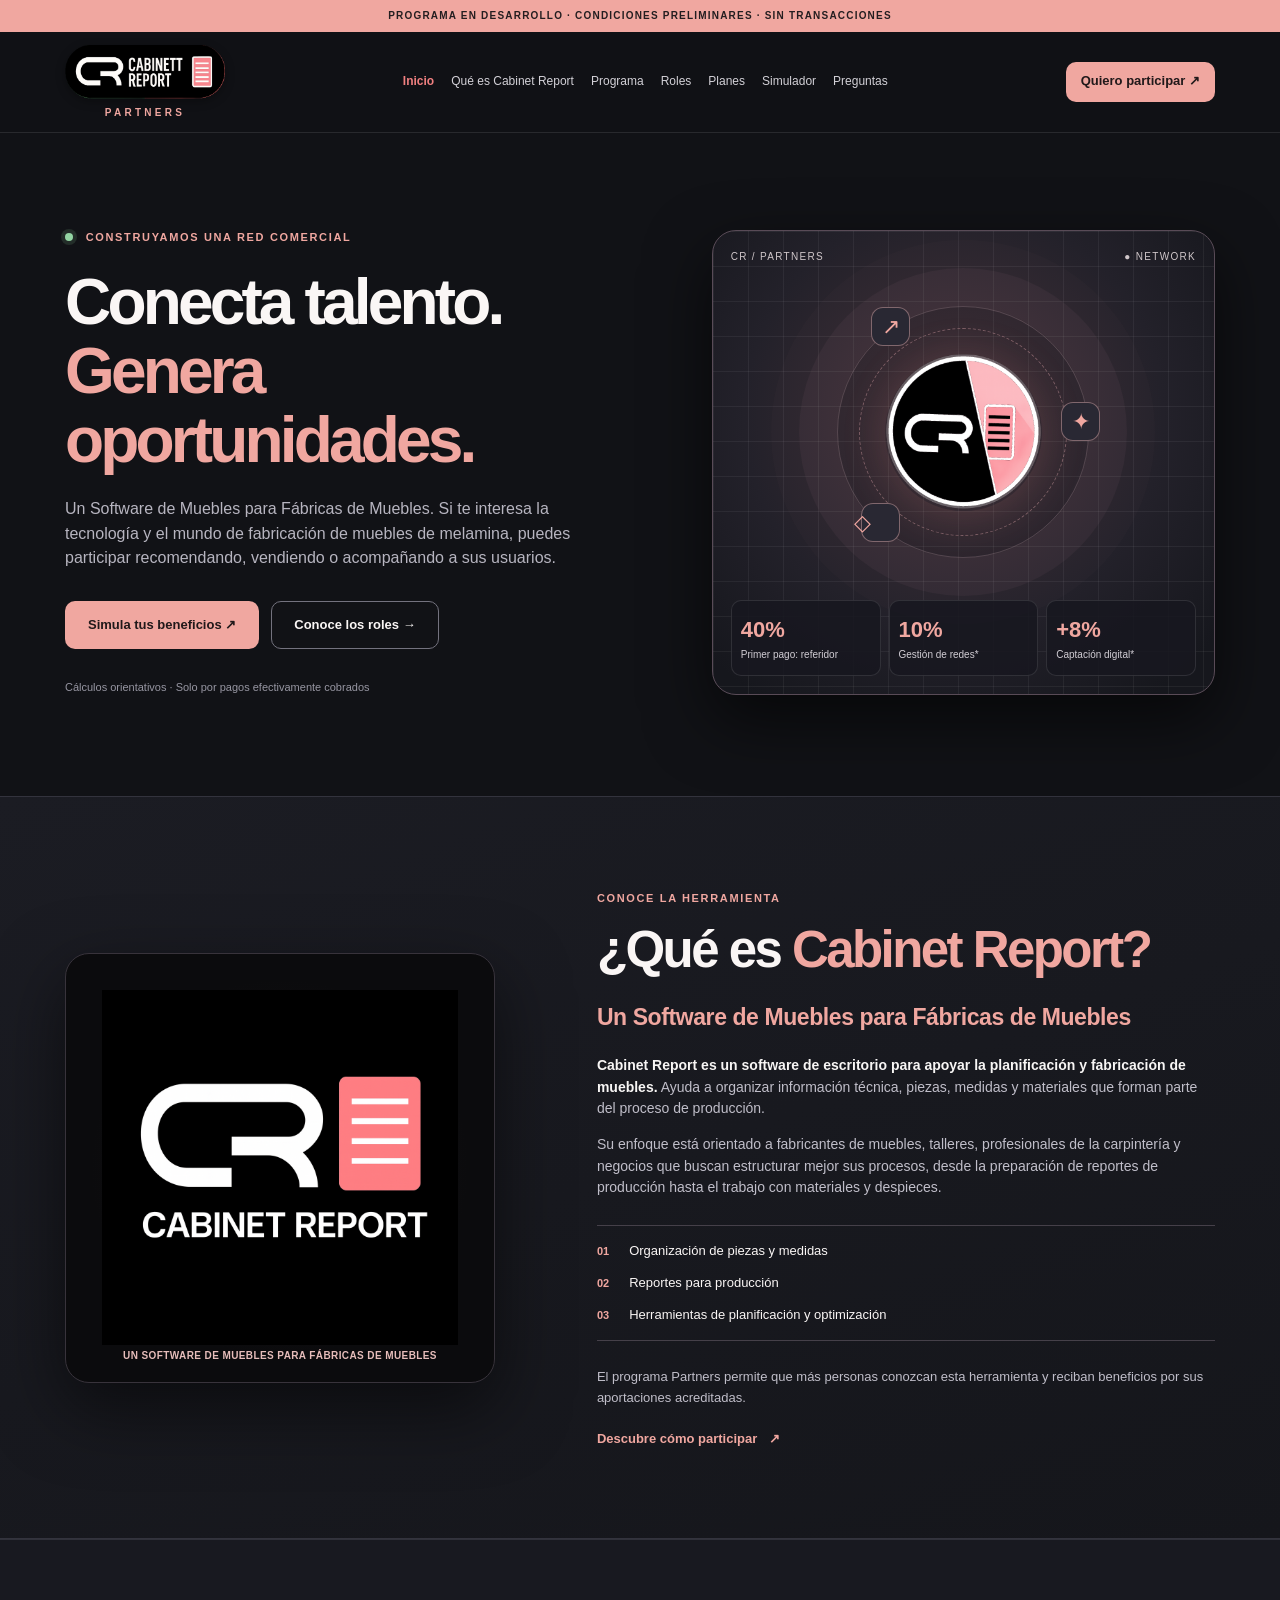
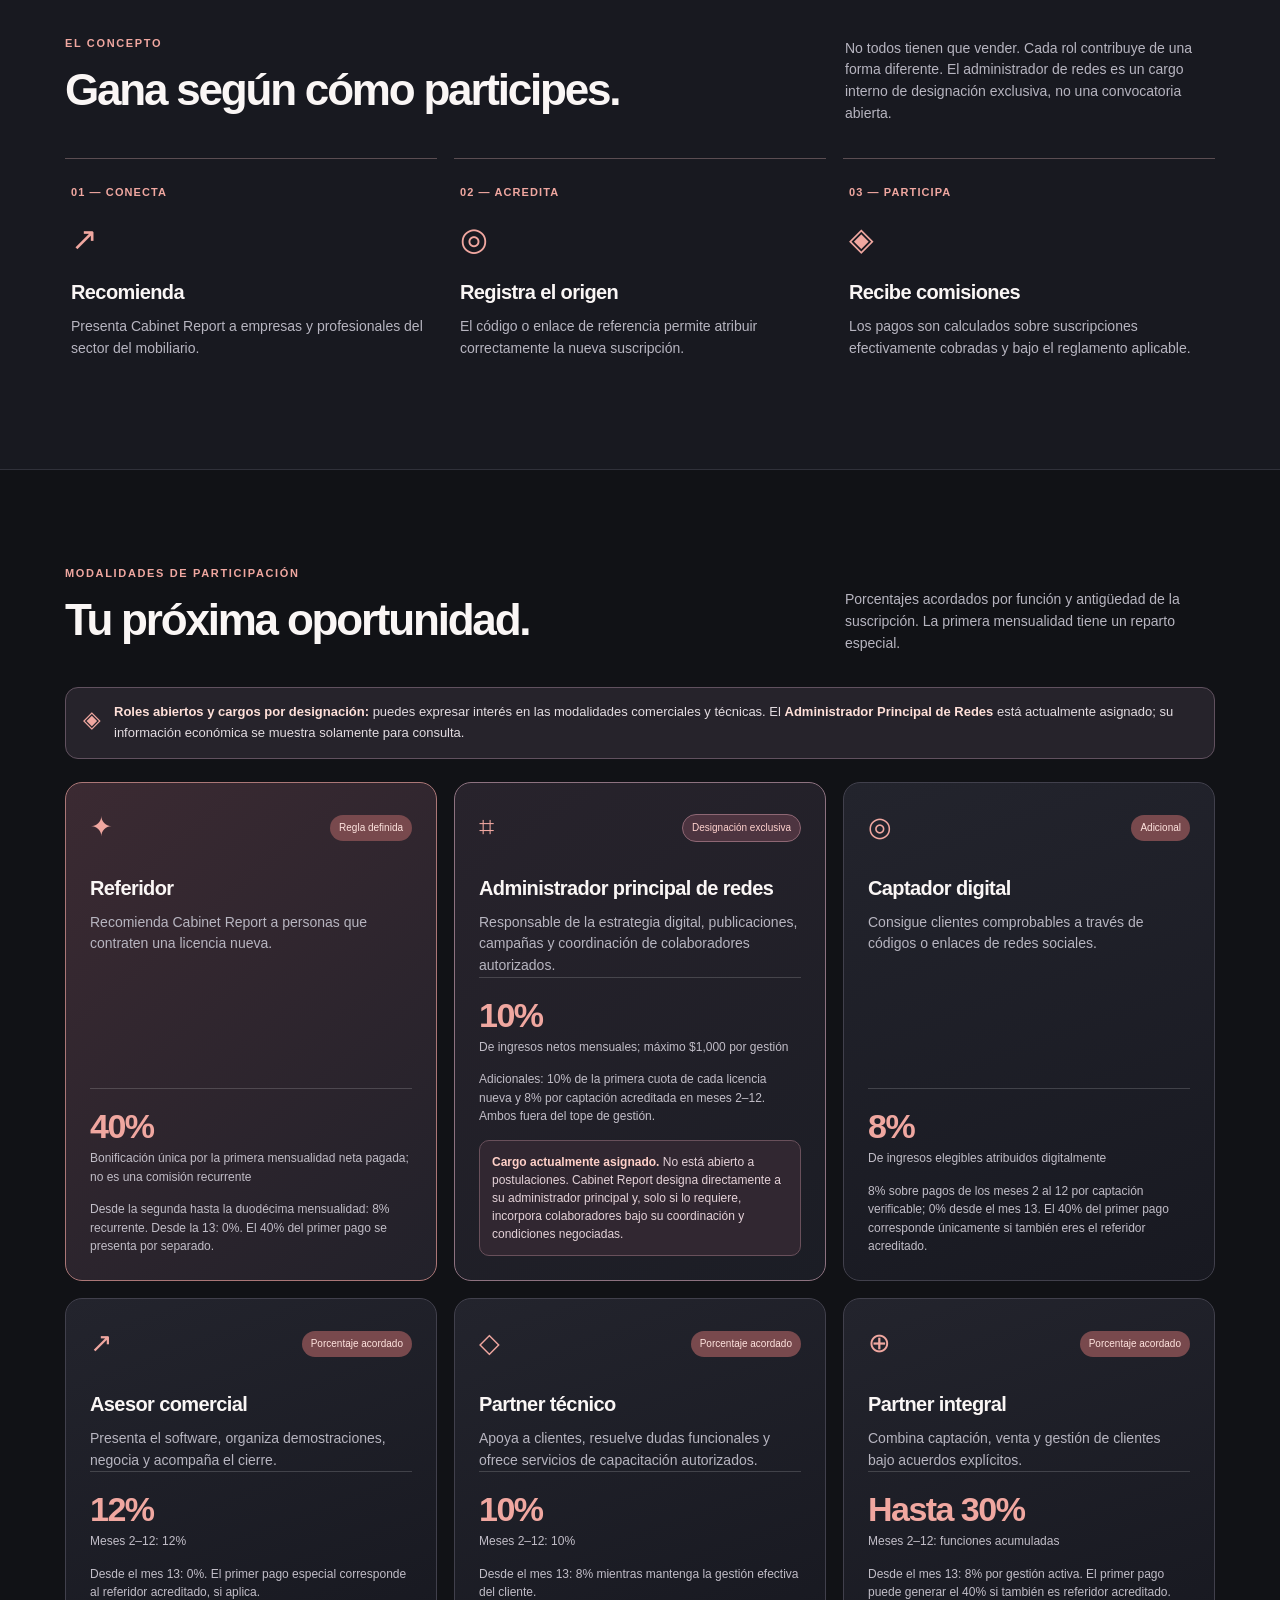
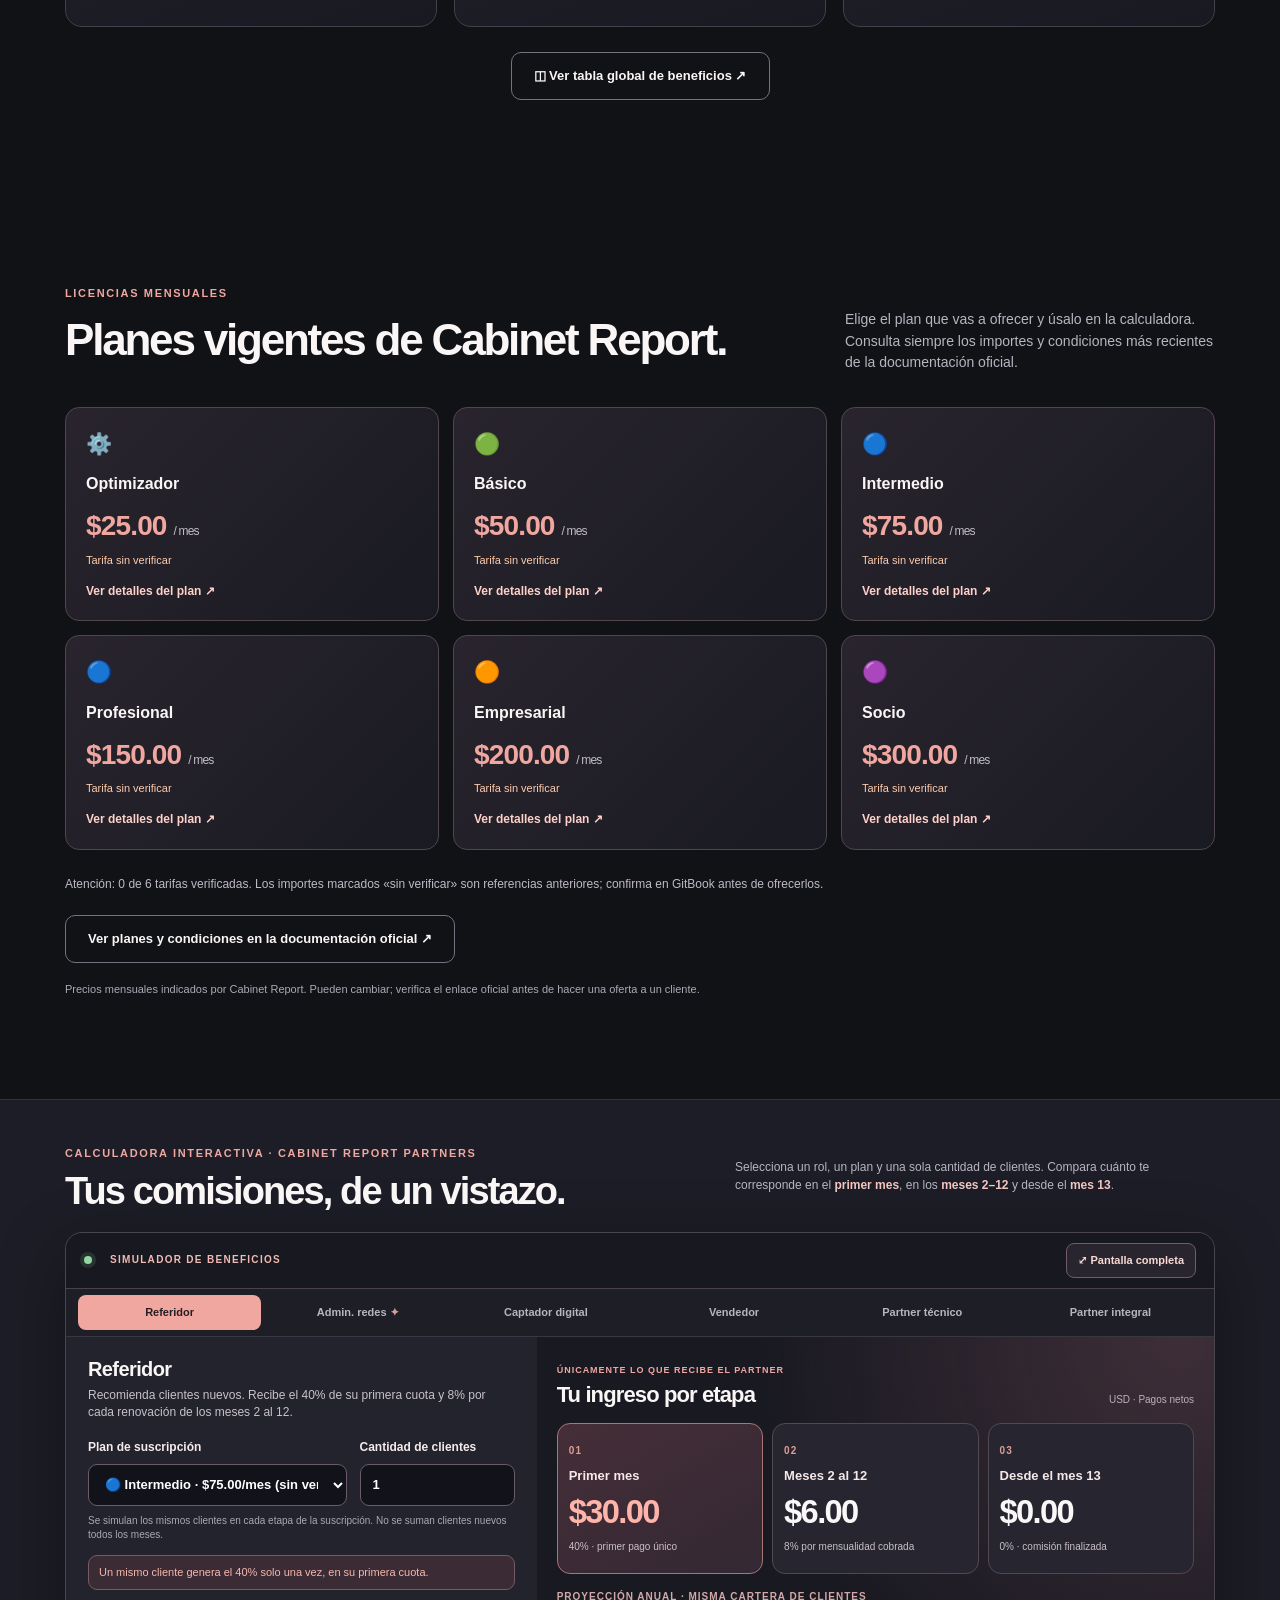
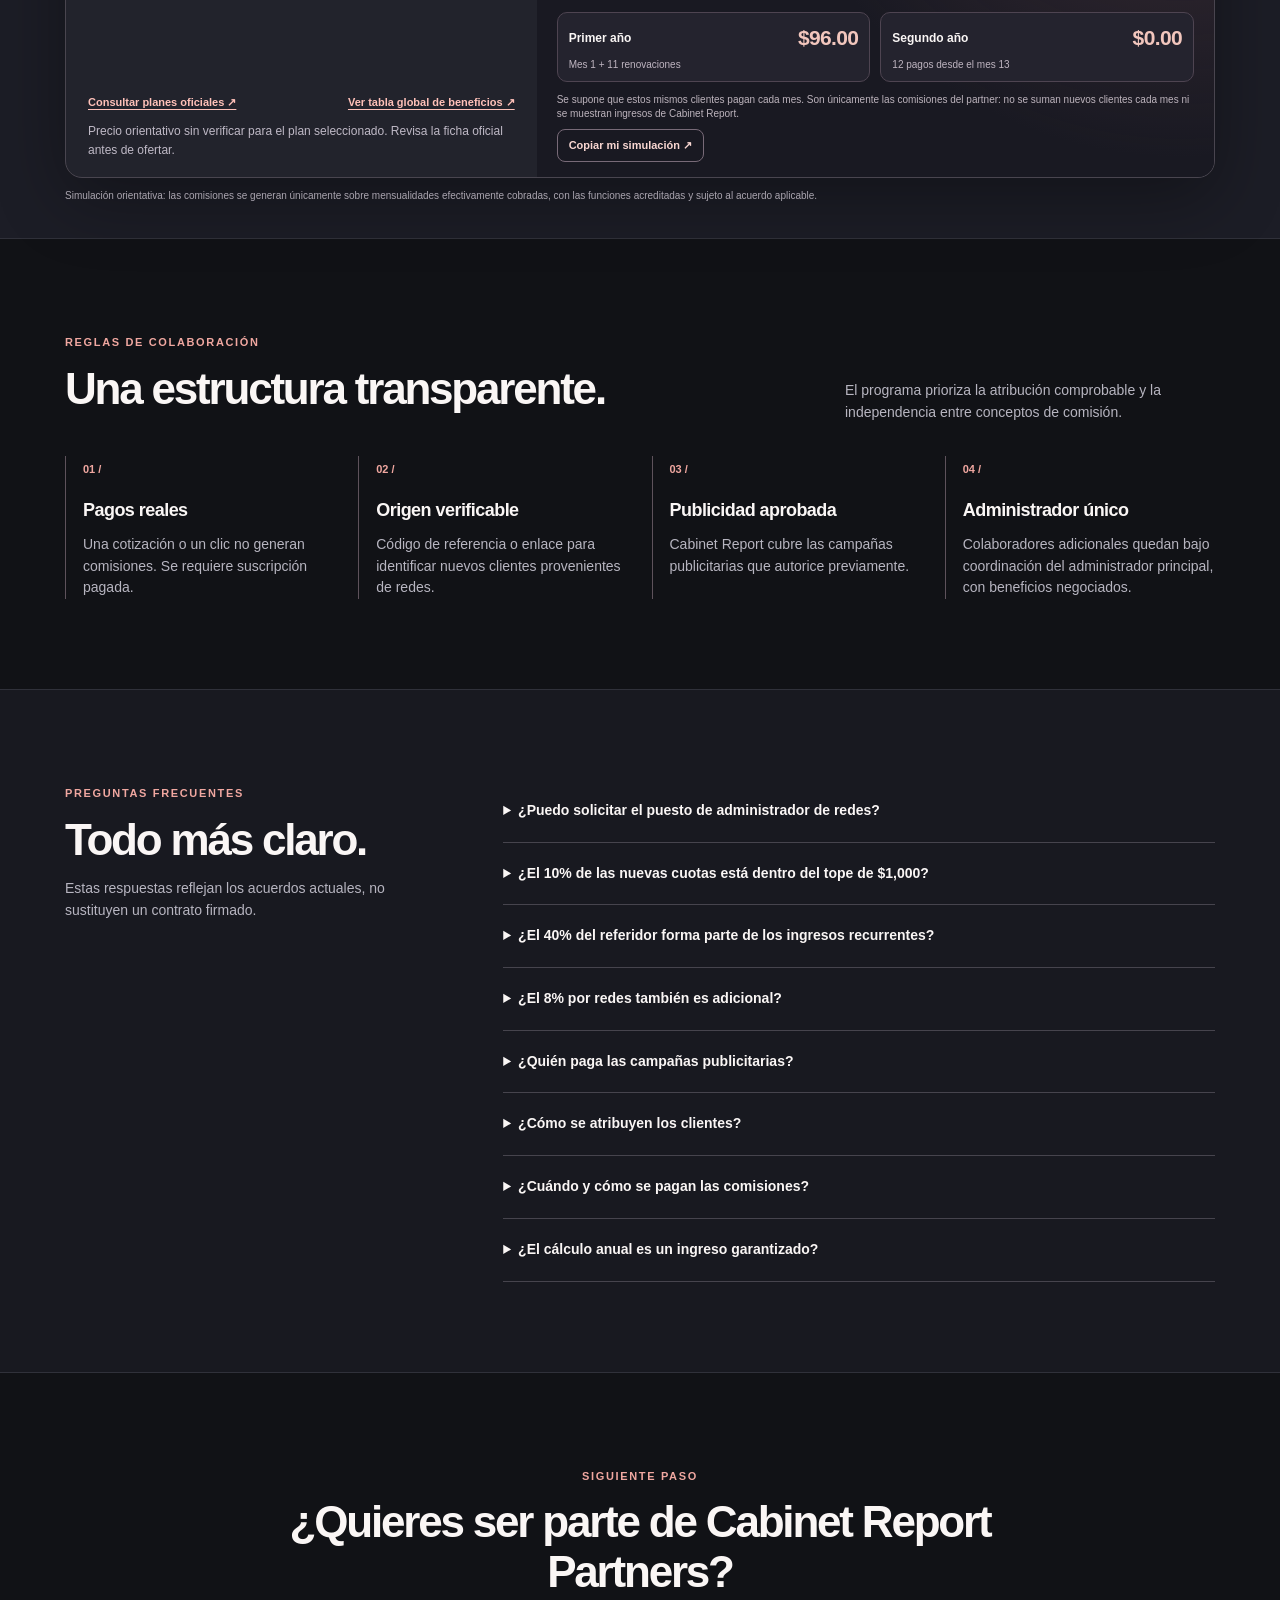
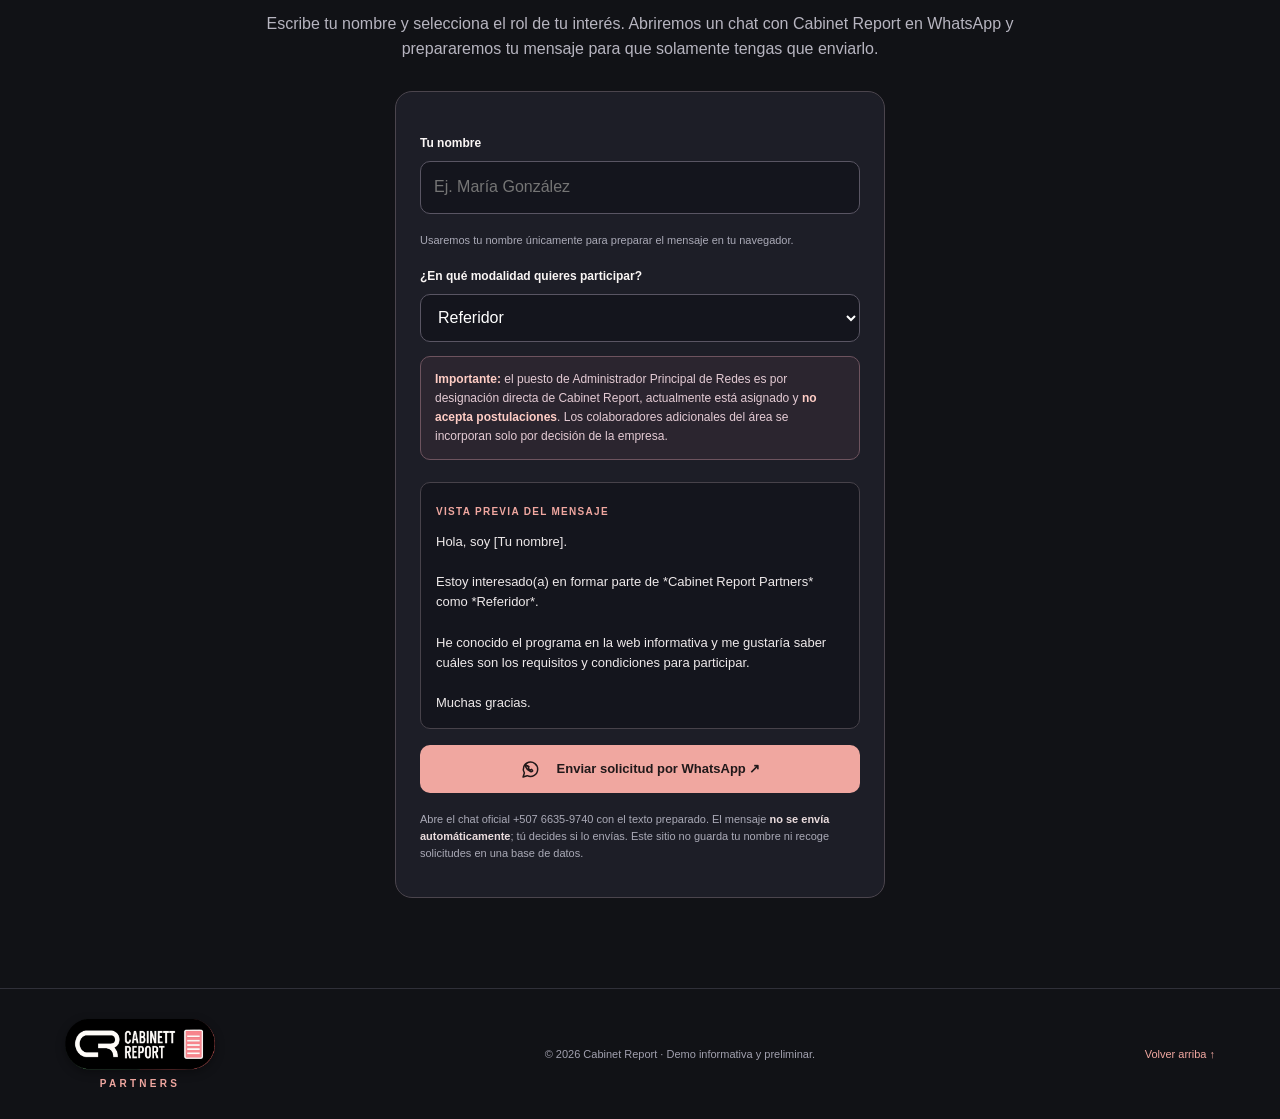
==== commit afa9cfac: "Etapa 6: añadir enlace Inicio a toda la navegación del portal" ====
--- a/partners.html
+++ b/partners.html
@@ -9,7 +9,7 @@
 <meta content="Cabinet Report Partners — Simula tus ingresos" property="og:title"/><meta content="Conoce Cabinet Report, explora los roles de partner y calcula beneficios mensuales o anuales." property="og:description"/><meta content="website" property="og:type"/></head>
 <body>
 <div class="ribbon">PROGRAMA EN DESARROLLO · CONDICIONES PRELIMINARES · SIN TRANSACCIONES</div>
-<header><div class="wrap topnav"><a class="logo" href="index.html"><img alt="Cabinet Report — logotipo oficial" class="logo-brand" height="167" src="logo-ovalado.png" width="498"/><span class="program-name">PARTNERS</span></a><nav aria-label="Navegación"><a href="#que-es">Qué es Cabinet Report</a><a href="#modelo">Programa</a><a href="#roles">Roles</a><a href="#planes">Planes</a><a href="#simulador">Simulador</a><a href="#dudas">Preguntas</a></nav><a class="btn coral small" href="#participar">Quiero participar ↗</a></div></header>
+<header><div class="wrap topnav"><a class="logo" href="index.html"><img alt="Cabinet Report — logotipo oficial" class="logo-brand" height="167" src="logo-ovalado.png" width="498"/><span class="program-name">PARTNERS</span></a><nav aria-label="Navegación"><a class="home-nav-link" href="index.html">Inicio</a><a href="#que-es">Qué es Cabinet Report</a><a href="#modelo">Programa</a><a href="#roles">Roles</a><a href="#planes">Planes</a><a href="#simulador">Simulador</a><a href="#dudas">Preguntas</a></nav><a class="btn coral small" href="#participar">Quiero participar ↗</a></div></header>
 <main id="inicio"><section class="wrap hero"><div><div class="eyebrow"><span class="pulse"></span> CONSTRUYAMOS UNA RED COMERCIAL</div><h1>Conecta talento.<br/><em>Genera oportunidades.</em></h1><p>Un Software de Muebles para Fábricas de Muebles. Si te interesa la tecnología y el mundo de fabricación de muebles de melamina, puedes participar recomendando, vendiendo o acompañando a sus usuarios.</p><div class="actions"><a class="btn coral" href="#simulador">Simula tus beneficios ↗</a><a class="btn outline" href="#roles">Conoce los roles →</a></div><div class="subhero">Cálculos orientativos · Solo por pagos efectivamente cobrados</div></div><div class="visual"><div class="visual-top"><span>CR / PARTNERS</span><span>● NETWORK</span></div><div class="orbit"><div class="orbital one">↗</div><div class="orbital two">✦</div><div class="orbital three">◇</div><div class="core"><img alt="Logotipo circular oficial de Cabinet Report" class="logo-orbit" height="1024" src="logo-redondo.png" width="1024"/></div></div><div class="visual-metrics"><div><strong>40%</strong><span>Primer pago: referidor</span></div><div><strong>10%</strong><span>Gestión de redes*</span></div><div><strong>+8%</strong><span>Captación digital*</span></div></div></div></section><section class="about-band" id="que-es"><div class="wrap about-layout">
 <div class="about-graphic"><div class="about-halo"></div><img alt="Logo original de Cabinet Report sobre fondo negro" height="1024" src="logo-cuadrado.png" width="1024"/><div class="about-label">UN SOFTWARE DE MUEBLES PARA FÁBRICAS DE MUEBLES</div></div>
 <div class="about-copy"><span class="eyebrow">CONOCE LA HERRAMIENTA</span><h2>¿Qué es <em>Cabinet Report?</em></h2><p class="slogan">Un Software de Muebles para Fábricas de Muebles</p>
--- a/styles.css
+++ b/styles.css
@@ -256,3 +256,8 @@
   outline:3px solid #ffd2c8;
   outline-offset:3px;
 }
+
+/* Etapa 6: acceso a Inicio visible en Partners, también en móviles. */
+.topnav nav .home-nav-link{color:#f08080;font-weight:800}
+@media(max-width:760px){.topnav nav{display:flex}.topnav nav a:not(.home-nav-link){display:none}}
+@media(max-width:510px){.topnav{gap:8px}.topnav nav{flex:0 0 auto}}
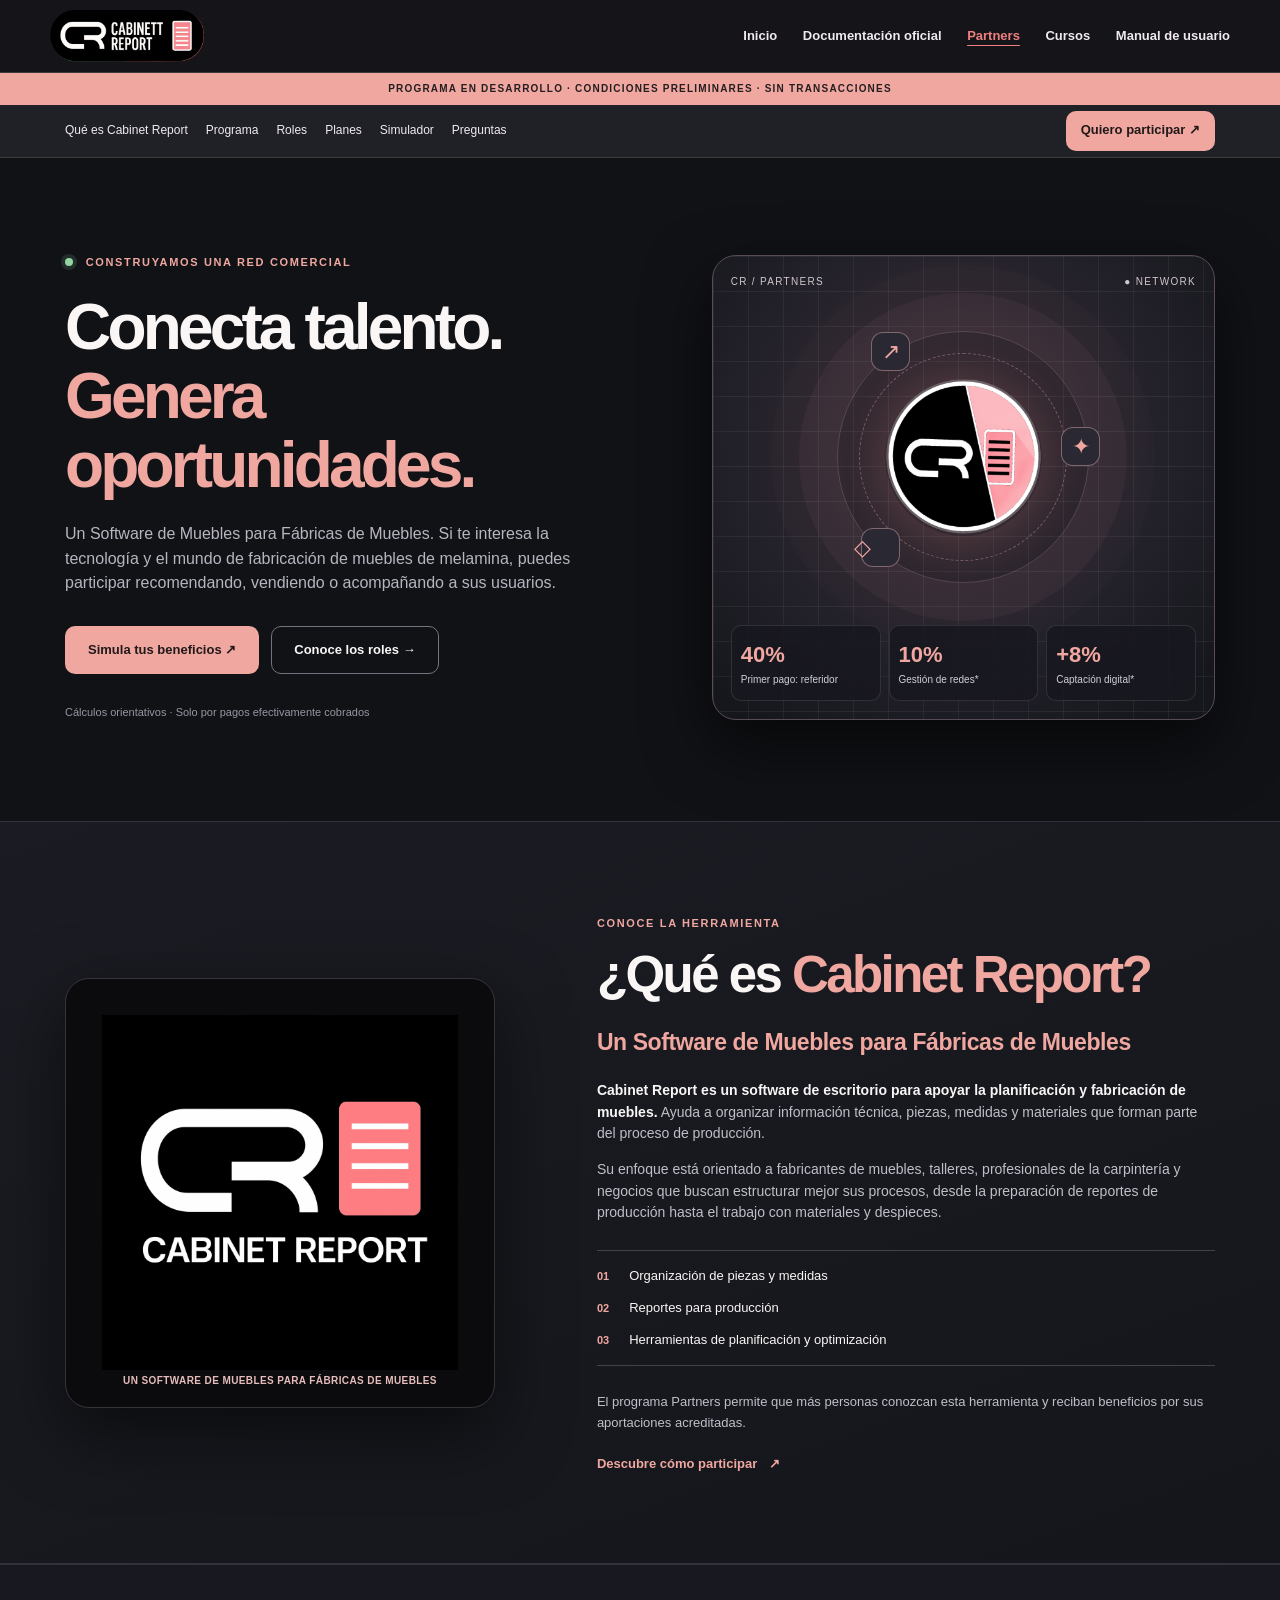
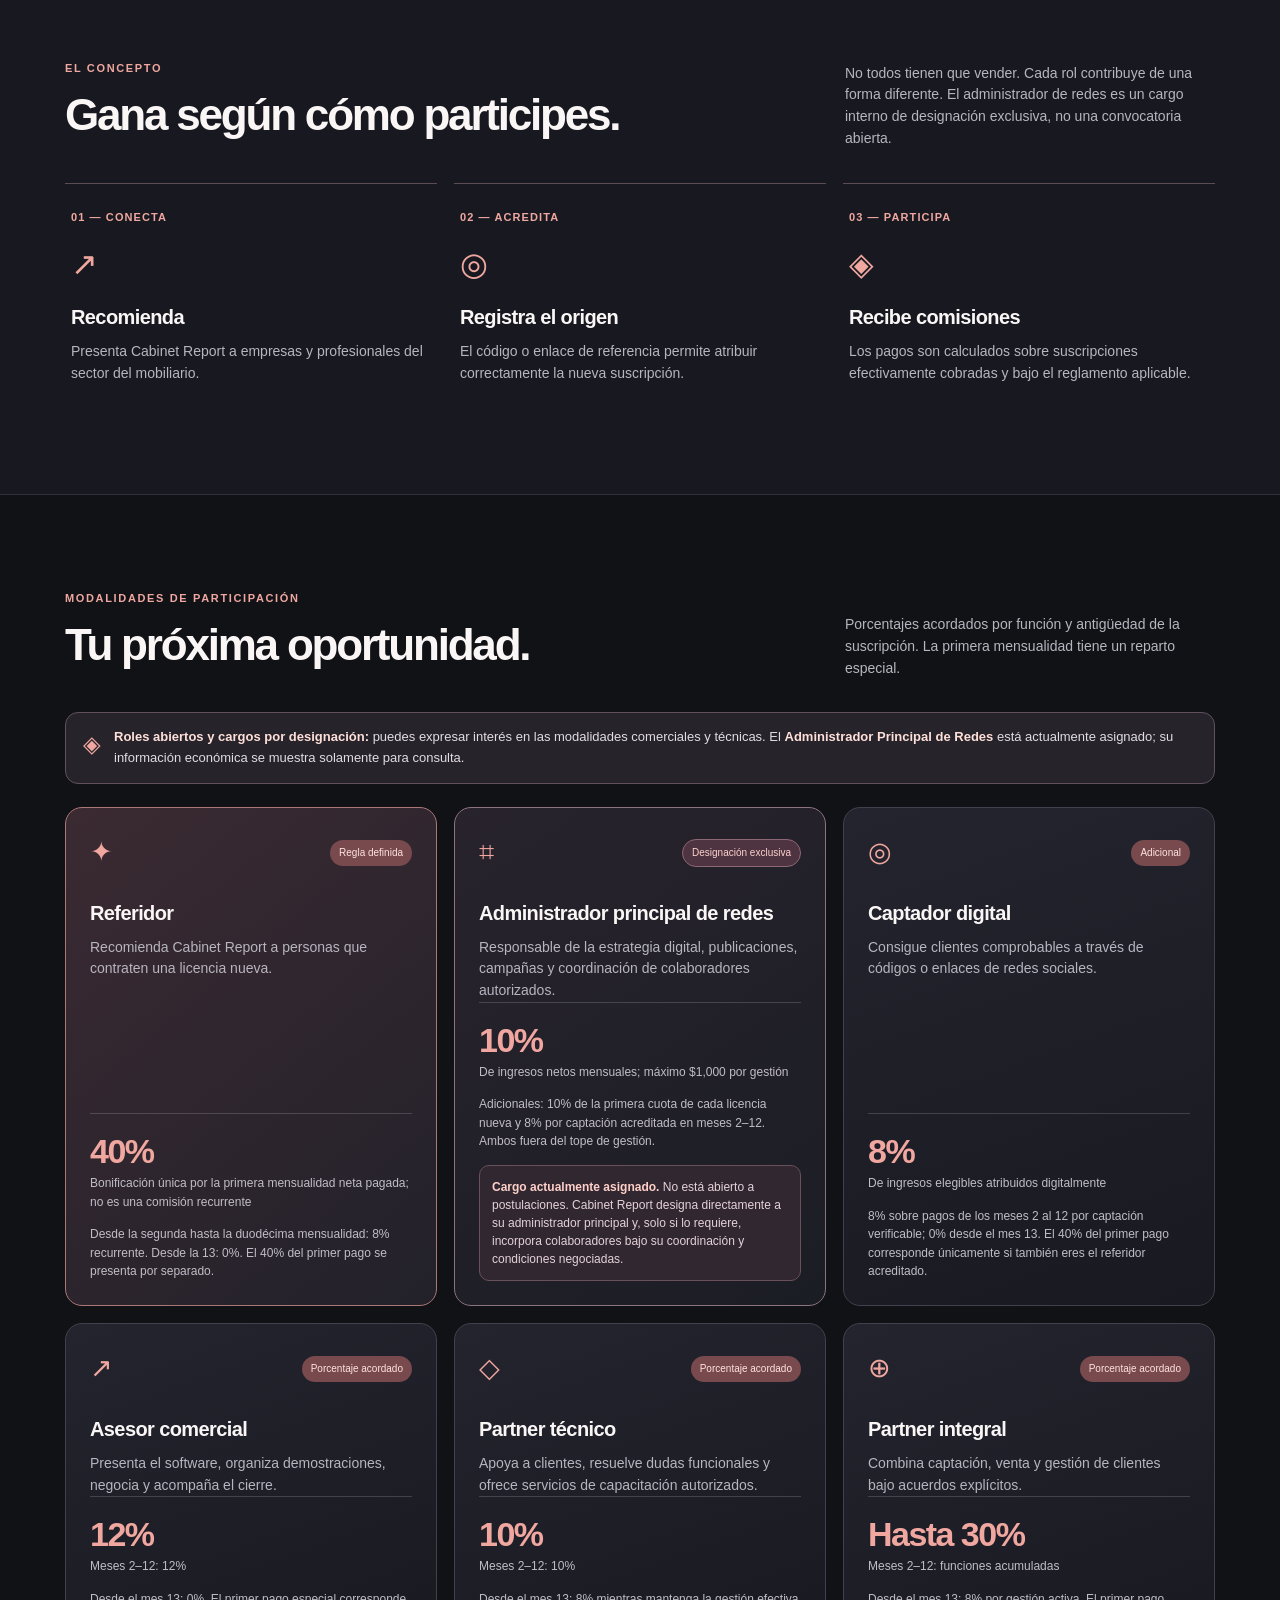
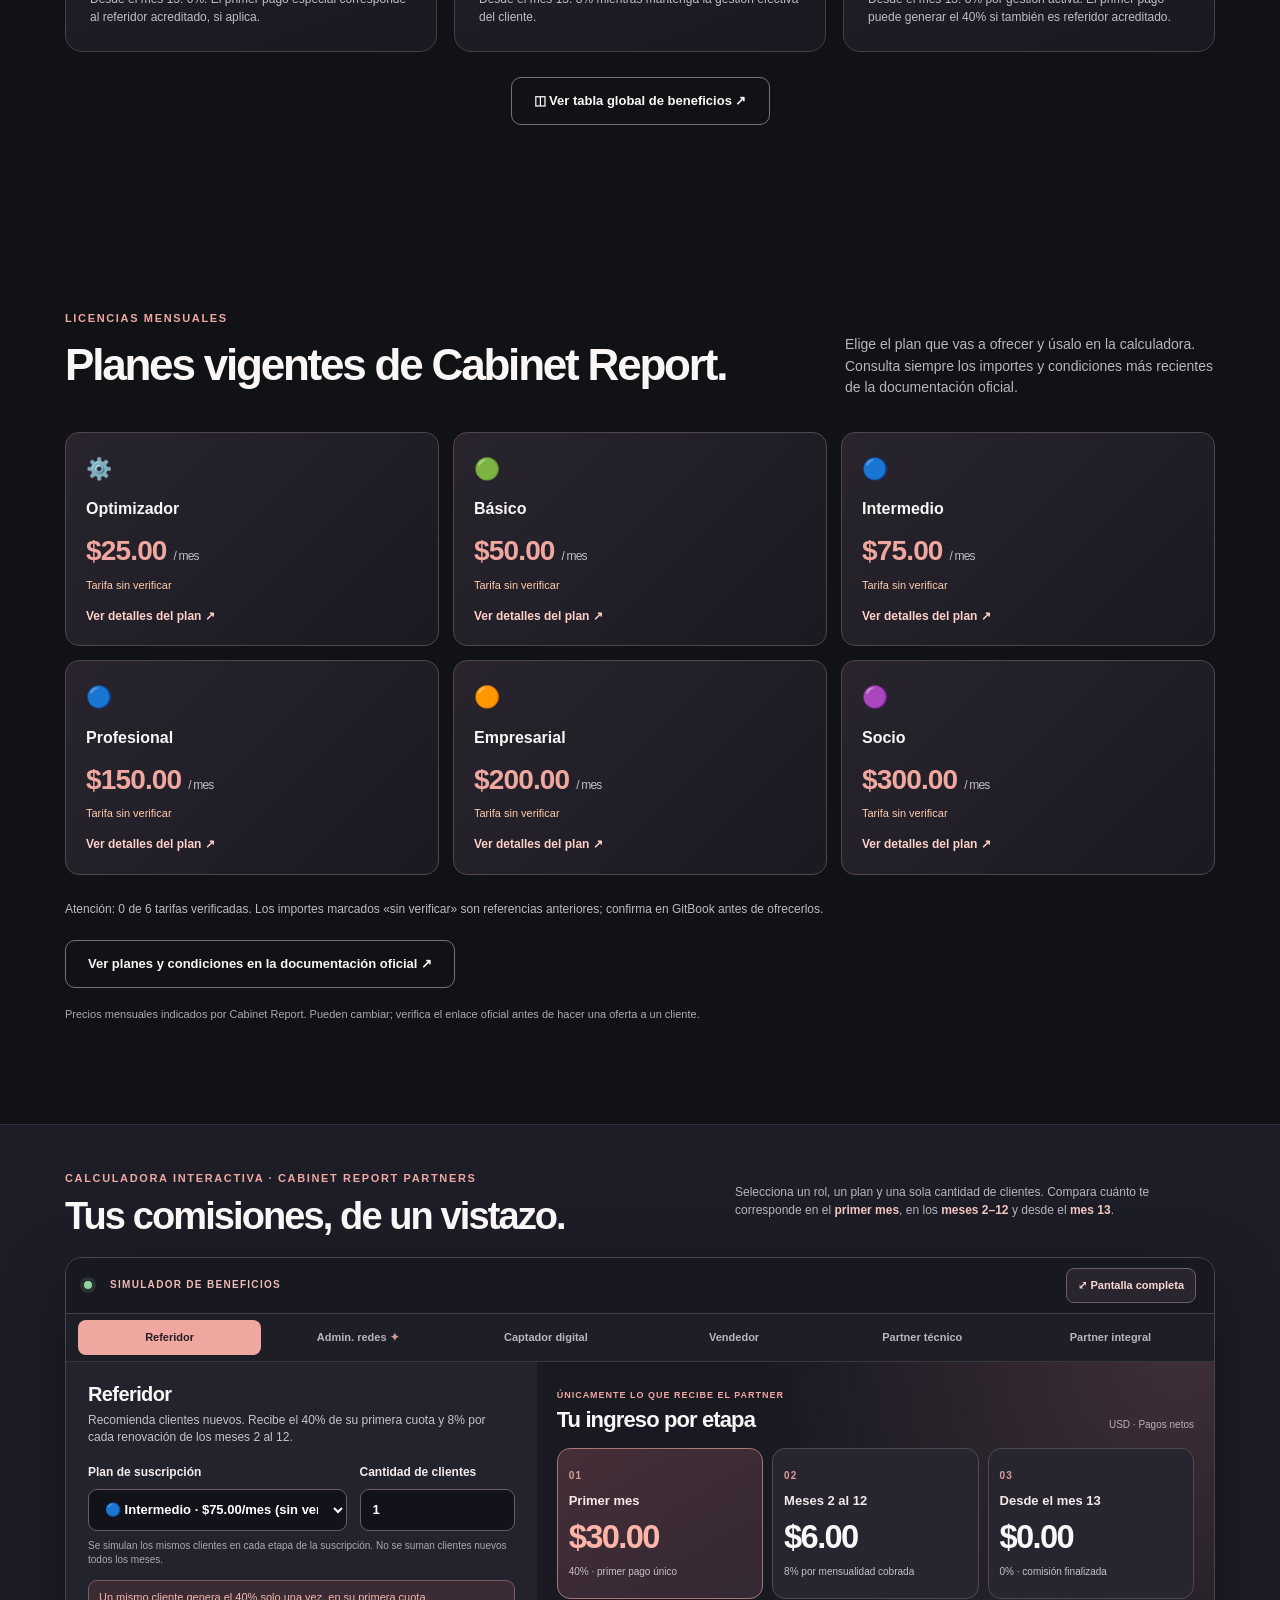
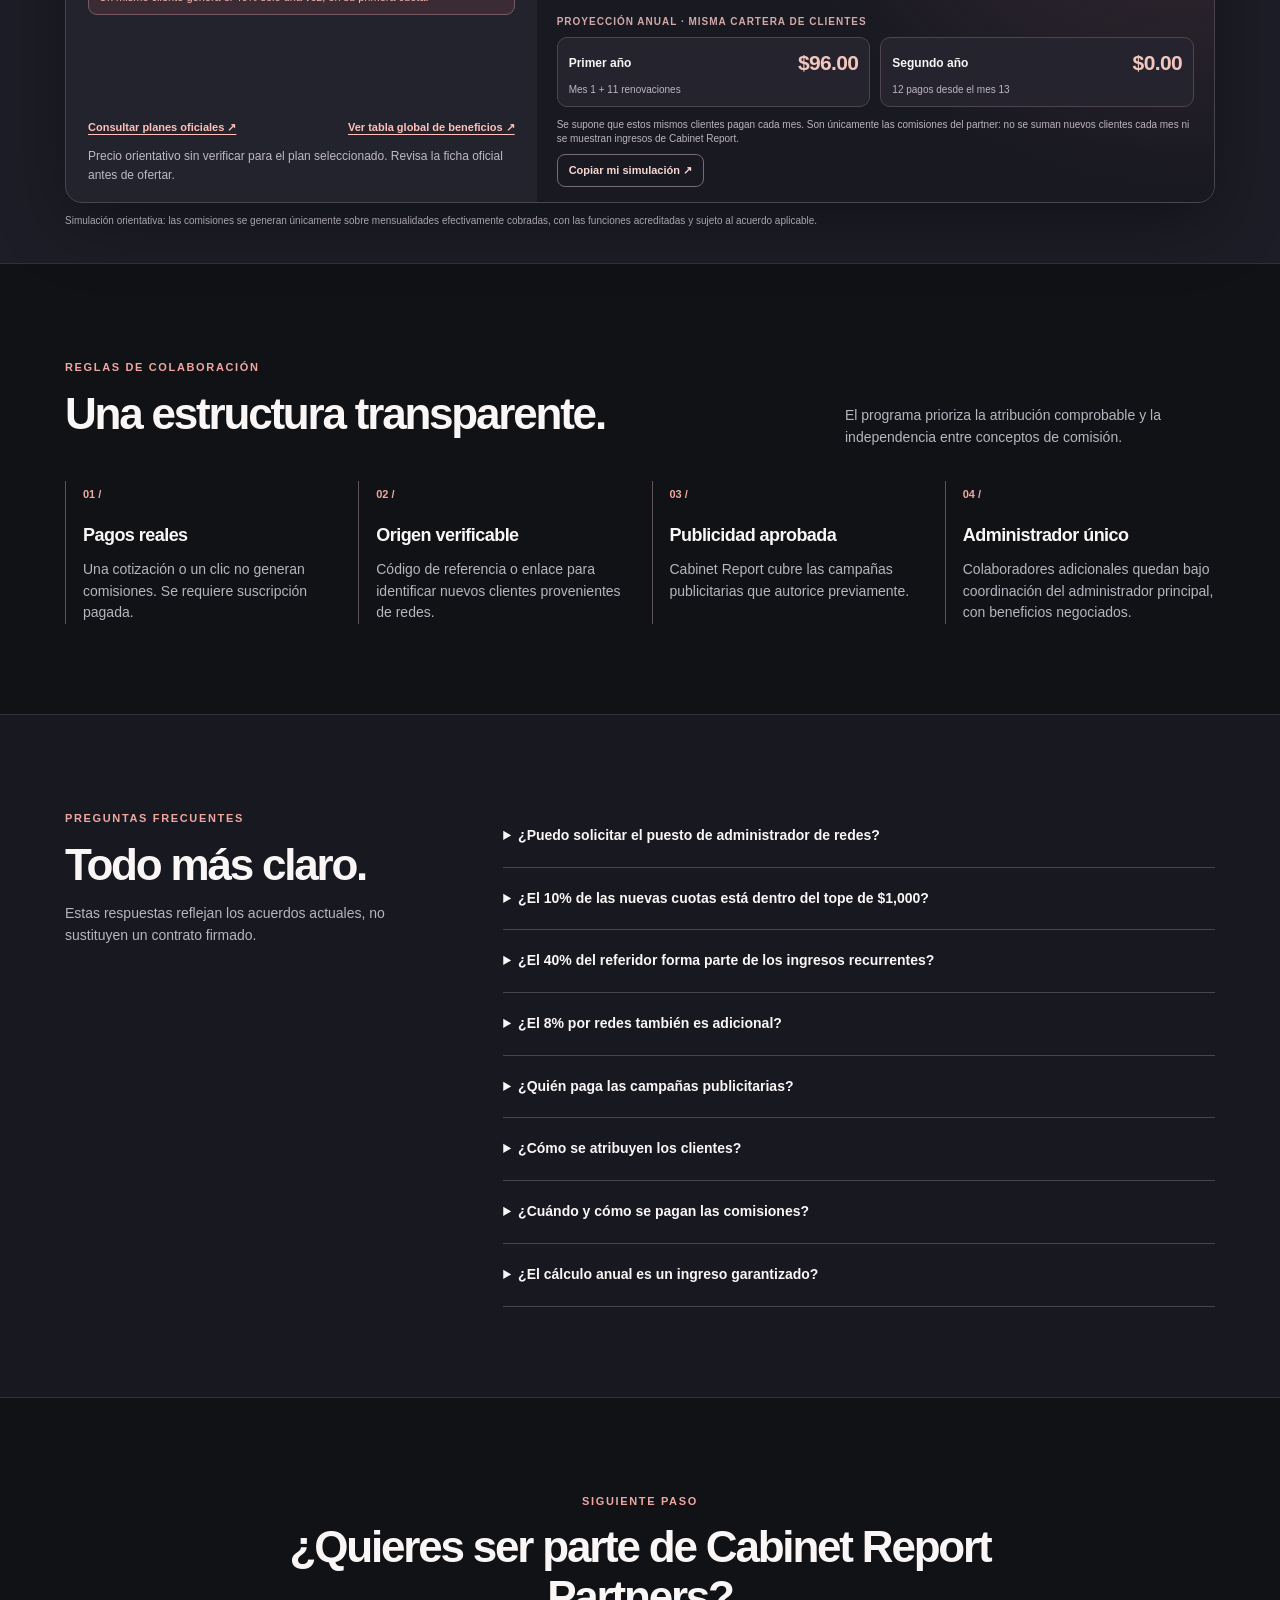
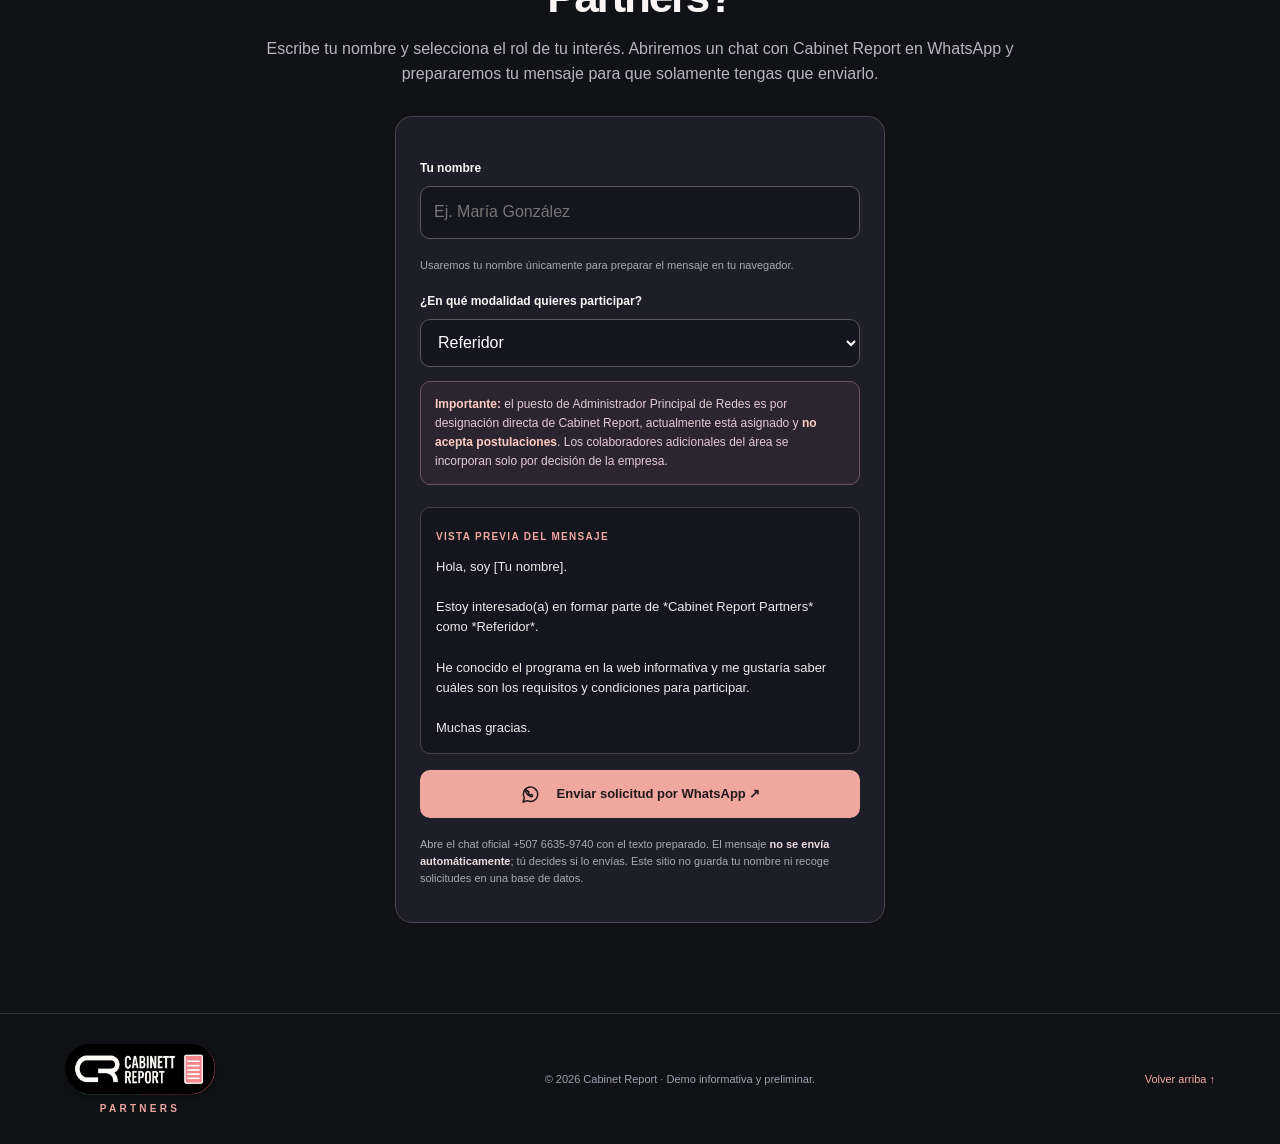
==== commit 2de26cc2: "fix(web): unificar encabezado y mejorar navegacion en partners.html" ====
--- a/partners.html
+++ b/partners.html
@@ -6,10 +6,24 @@
 <meta content="#111216" name="theme-color"/><meta content="Explora el programa Cabinet Report Partners y simula tus beneficios por recomendación, captación digital y gestión de redes sociales." name="description"/>
 <title>Cabinet Report Partners | Calcula las comisiones por etapa</title>
 <link href="logo-redondo.png" rel="icon" type="image/png"/><link href="styles.css?v=20261108-modal-oscuro" rel="stylesheet"/><script defer="" src="script.js"></script><script defer="" src="plans.js"></script>
-<meta content="Cabinet Report Partners — Simula tus ingresos" property="og:title"/><meta content="Conoce Cabinet Report, explora los roles de partner y calcula beneficios mensuales o anuales." property="og:description"/><meta content="website" property="og:type"/></head>
+<meta content="Cabinet Report Partners — Simula tus ingresos" property="og:title"/><meta content="Conoce Cabinet Report, explora los roles de partner y calcula beneficios mensuales o anuales." property="og:description"/><meta content="website" property="og:type"/><link href="cabinet-header.css?v=20261108-01" rel="stylesheet"/></head>
 <body>
+<header class="cr-site-header">
+  <div class="cr-site-header-inner">
+    <a class="cr-brand" href="index.html" aria-label="Ir al inicio de Cabinet Report">
+      <img src="logo-ovalado.png" alt="Cabinet Report" width="498" height="167">
+    </a>
+    <nav class="cr-site-nav" aria-label="Navegación principal">
+      <a href="index.html">Inicio</a>
+      <a href="https://cabinet-report.gitbook.io/cabinet-report-docs/">Documentación oficial</a>
+      <a href="partners.html" aria-current="page">Partners</a>
+      <a href="https://cabinet-report.gitbook.io/curso-de-cabinet-report/">Cursos</a>
+      <a href="https://cabinet-report.gitbook.io/cabinet-report-docs/manual-de-usuario">Manual de usuario</a>
+    </nav>
+  </div>
+</header>
 <div class="ribbon">PROGRAMA EN DESARROLLO · CONDICIONES PRELIMINARES · SIN TRANSACCIONES</div>
-<header><div class="wrap topnav"><a class="logo" href="index.html"><img alt="Cabinet Report — logotipo oficial" class="logo-brand" height="167" src="logo-ovalado.png" width="498"/><span class="program-name">PARTNERS</span></a><nav aria-label="Navegación"><a class="home-nav-link" href="index.html">Inicio</a><a href="#que-es">Qué es Cabinet Report</a><a href="#modelo">Programa</a><a href="#roles">Roles</a><a href="#planes">Planes</a><a href="#simulador">Simulador</a><a href="#dudas">Preguntas</a></nav><a class="btn coral small" href="#participar">Quiero participar ↗</a></div></header>
+<div class="cr-partner-subnav" aria-label="Secciones del programa Partners"><div class="wrap cr-partner-subnav-inner"><nav aria-label="Secciones de Partners"><a href="#que-es">Qué es Cabinet Report</a><a href="#modelo">Programa</a><a href="#roles">Roles</a><a href="#planes">Planes</a><a href="#simulador">Simulador</a><a href="#dudas">Preguntas</a></nav><a class="btn coral small" href="#participar">Quiero participar ↗</a></div></div>
 <main id="inicio"><section class="wrap hero"><div><div class="eyebrow"><span class="pulse"></span> CONSTRUYAMOS UNA RED COMERCIAL</div><h1>Conecta talento.<br/><em>Genera oportunidades.</em></h1><p>Un Software de Muebles para Fábricas de Muebles. Si te interesa la tecnología y el mundo de fabricación de muebles de melamina, puedes participar recomendando, vendiendo o acompañando a sus usuarios.</p><div class="actions"><a class="btn coral" href="#simulador">Simula tus beneficios ↗</a><a class="btn outline" href="#roles">Conoce los roles →</a></div><div class="subhero">Cálculos orientativos · Solo por pagos efectivamente cobrados</div></div><div class="visual"><div class="visual-top"><span>CR / PARTNERS</span><span>● NETWORK</span></div><div class="orbit"><div class="orbital one">↗</div><div class="orbital two">✦</div><div class="orbital three">◇</div><div class="core"><img alt="Logotipo circular oficial de Cabinet Report" class="logo-orbit" height="1024" src="logo-redondo.png" width="1024"/></div></div><div class="visual-metrics"><div><strong>40%</strong><span>Primer pago: referidor</span></div><div><strong>10%</strong><span>Gestión de redes*</span></div><div><strong>+8%</strong><span>Captación digital*</span></div></div></div></section><section class="about-band" id="que-es"><div class="wrap about-layout">
 <div class="about-graphic"><div class="about-halo"></div><img alt="Logo original de Cabinet Report sobre fondo negro" height="1024" src="logo-cuadrado.png" width="1024"/><div class="about-label">UN SOFTWARE DE MUEBLES PARA FÁBRICAS DE MUEBLES</div></div>
 <div class="about-copy"><span class="eyebrow">CONOCE LA HERRAMIENTA</span><h2>¿Qué es <em>Cabinet Report?</em></h2><p class="slogan">Un Software de Muebles para Fábricas de Muebles</p>
--- a/cabinet-header.css
+++ b/cabinet-header.css
@@ -0,0 +1,126 @@
+/* Cabecera global de Cabinet Report: inicio, Partners y Suscripciones.
+   Estilos prefijados para evitar colisiones con cada pagina. */
+.cr-site-header {
+  position: sticky;
+  top: 0;
+  z-index: 50;
+  background: #151519;
+  border-bottom: 1px solid #3c3c3c;
+  backdrop-filter: blur(12px);
+}
+.cr-site-header .cr-site-header-inner {
+  width: min(1180px, calc(100% - 40px));
+  min-height: clamp(60px, 8dvh, 76px);
+  margin: auto;
+  display: flex;
+  align-items: center;
+  justify-content: space-between;
+  gap: 20px;
+}
+.cr-site-header .cr-brand { display: inline-flex; align-items: center; flex-shrink: 0; }
+.cr-site-header .cr-brand img {
+  display: block;
+  width: clamp(130px, 12vw, 160px);
+  max-width: 100%;
+  height: auto;
+}
+.cr-site-header .cr-site-nav {
+  display: flex;
+  flex-direction: row;
+  flex-wrap: wrap;
+  justify-content: flex-end;
+  align-items: center;
+  min-height: 0;
+  gap: 8px clamp(12px, 2vw, 27px);
+  padding: 0;
+}
+.cr-site-header .cr-site-nav a {
+  color: #f0eaef;
+  font-size: 13px;
+  font-weight: 750;
+  line-height: 1.4;
+  text-align: center;
+  text-decoration: none;
+  transition: color .2s;
+}
+.cr-site-header .cr-site-nav a:hover,
+.cr-site-header .cr-site-nav a[aria-current="page"] { color: #f08080; }
+.cr-site-header .cr-site-nav a[aria-current="page"] {
+  text-decoration: underline;
+  text-underline-offset: 5px;
+}
+.cr-site-header a:focus-visible,
+.cr-partner-subnav a:focus-visible {
+  outline: 3px solid #f08080;
+  outline-offset: 4px;
+  border-radius: 5px;
+}
+/* Links internos especificos de Partners, separados de la cabecera global. */
+.cr-partner-subnav {
+  background: #202027;
+  border-bottom: 1px solid #3c3c3c;
+}
+.cr-partner-subnav .cr-partner-subnav-inner {
+  display: flex;
+  align-items: center;
+  gap: 14px;
+  min-height: 52px;
+  padding: 6px 0;
+}
+.cr-partner-subnav nav {
+  display: flex;
+  flex: 1;
+  align-items: center;
+  gap: 18px;
+  min-width: 0;
+  white-space: nowrap;
+  overflow-x: auto;
+  scrollbar-width: thin;
+}
+.cr-partner-subnav nav a { font-size: 12px; color: #f0eaef; text-decoration: none; }
+.cr-partner-subnav nav a:hover { color: #f08080; }
+.cr-partner-subnav .btn { flex: none; white-space: nowrap; }
+@media (min-width: 761px) and (max-height: 640px) {
+  .cr-site-header .cr-site-header-inner { min-height: 56px; }
+  .cr-site-header .cr-brand img { width: 136px; }
+  .cr-site-header .cr-site-nav a { font-size: 12px; }
+}
+@media (max-width: 760px) {
+  .cr-site-header .cr-site-header-inner {
+    width: calc(100% - 32px);
+    min-height: 0;
+    padding: 10px 0;
+    flex-direction: column;
+    gap: 8px;
+  }
+  .cr-site-header .cr-brand img { width: 140px; }
+  .cr-site-header .cr-site-nav { justify-content: center; gap: 7px 18px; }
+  .cr-site-header .cr-site-nav a { font-size: 12px; }
+  .cr-partner-subnav .cr-partner-subnav-inner { min-height: 46px; gap: 8px; }
+  .cr-partner-subnav nav { gap: 13px; }
+  .cr-partner-subnav .btn { min-height: 36px; padding: 7px 10px; font-size: 11px; }
+}
+@media (max-width: 470px) {
+  .cr-site-header .cr-site-header-inner {
+    width: calc(100% - 28px);
+    padding: 8px 0;
+    gap: 7px;
+  }
+  .cr-site-header .cr-brand img { width: 125px; }
+  .cr-site-header .cr-site-nav {
+    display: grid;
+    grid-template-columns: repeat(2, minmax(0, 1fr));
+    width: 100%;
+    gap: 6px;
+  }
+  .cr-site-header .cr-site-nav a {
+    padding: 6px 5px;
+    background: #242424;
+    border: 1px solid #3c3c3c;
+    border-radius: 7px;
+    font-size: 11px;
+  }
+}
+@media (prefers-reduced-motion: reduce) {
+  .cr-site-header .cr-site-nav a { transition: none; }
+}
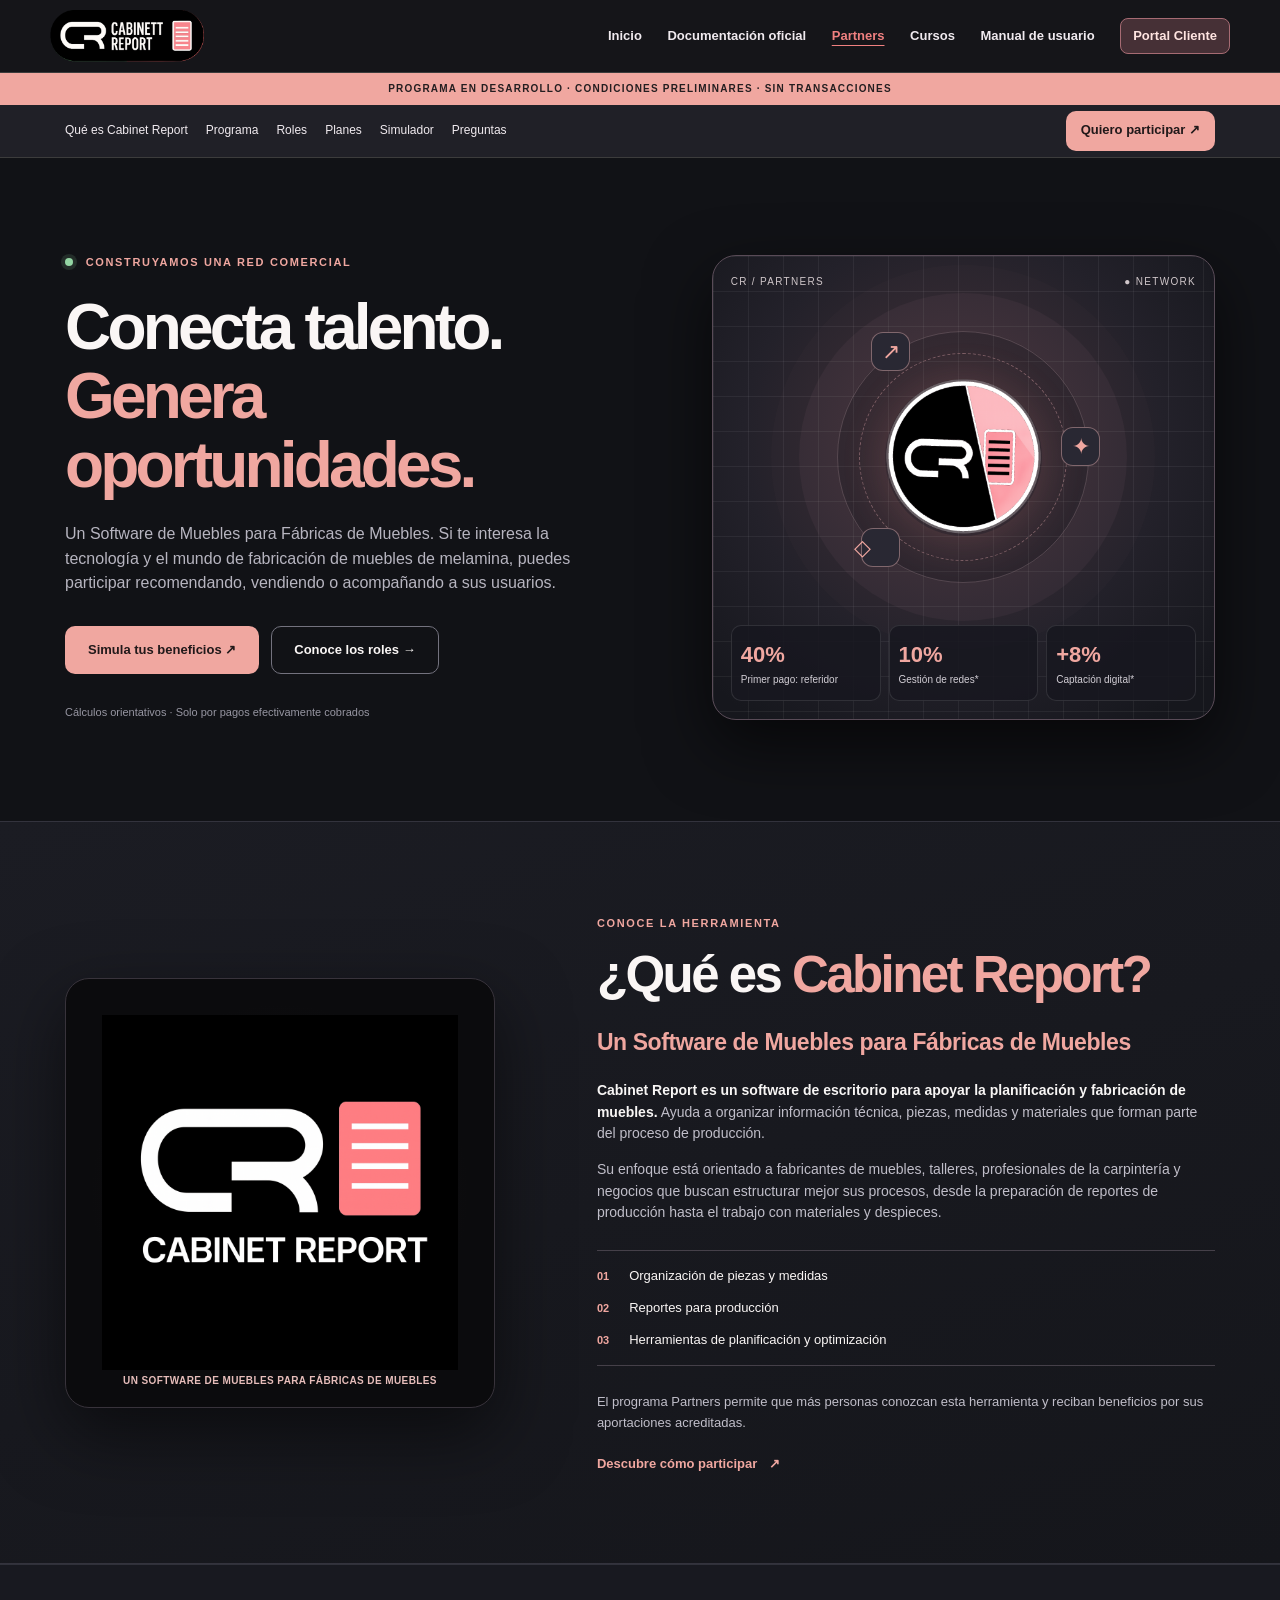
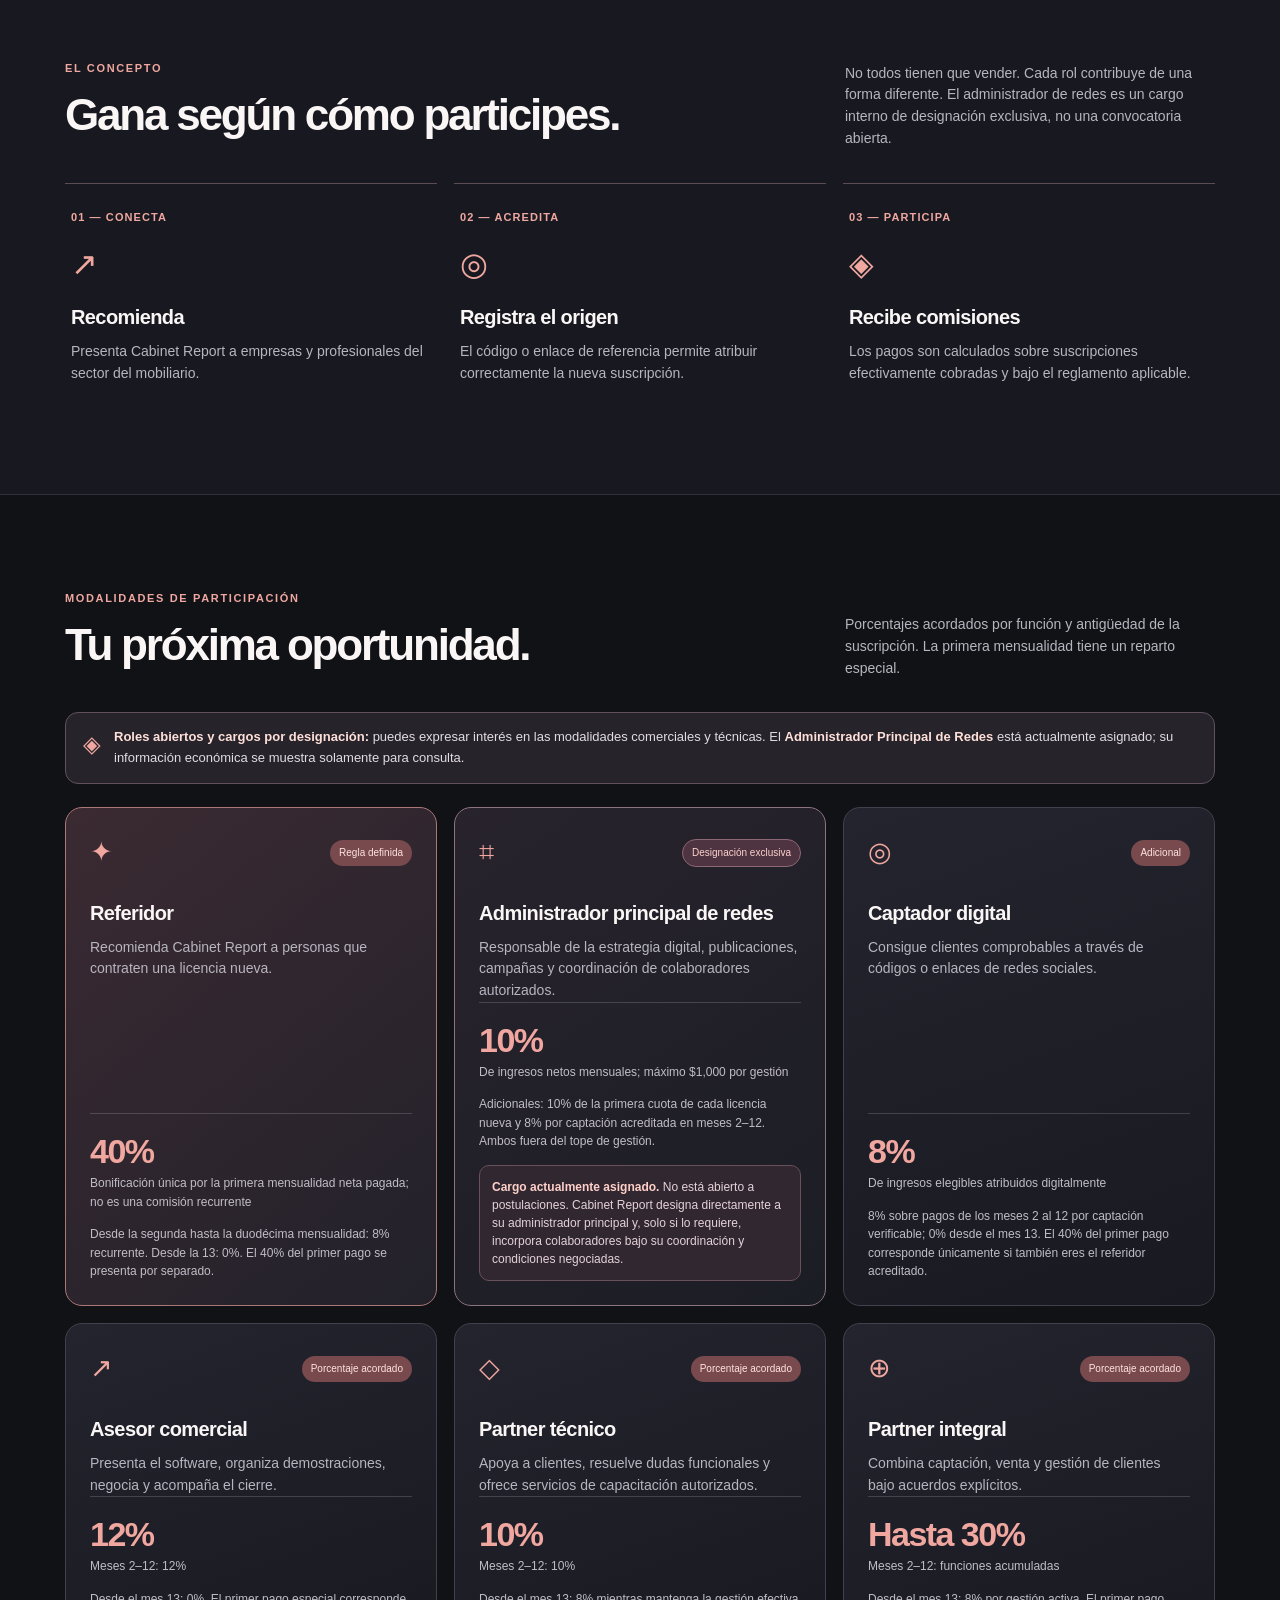
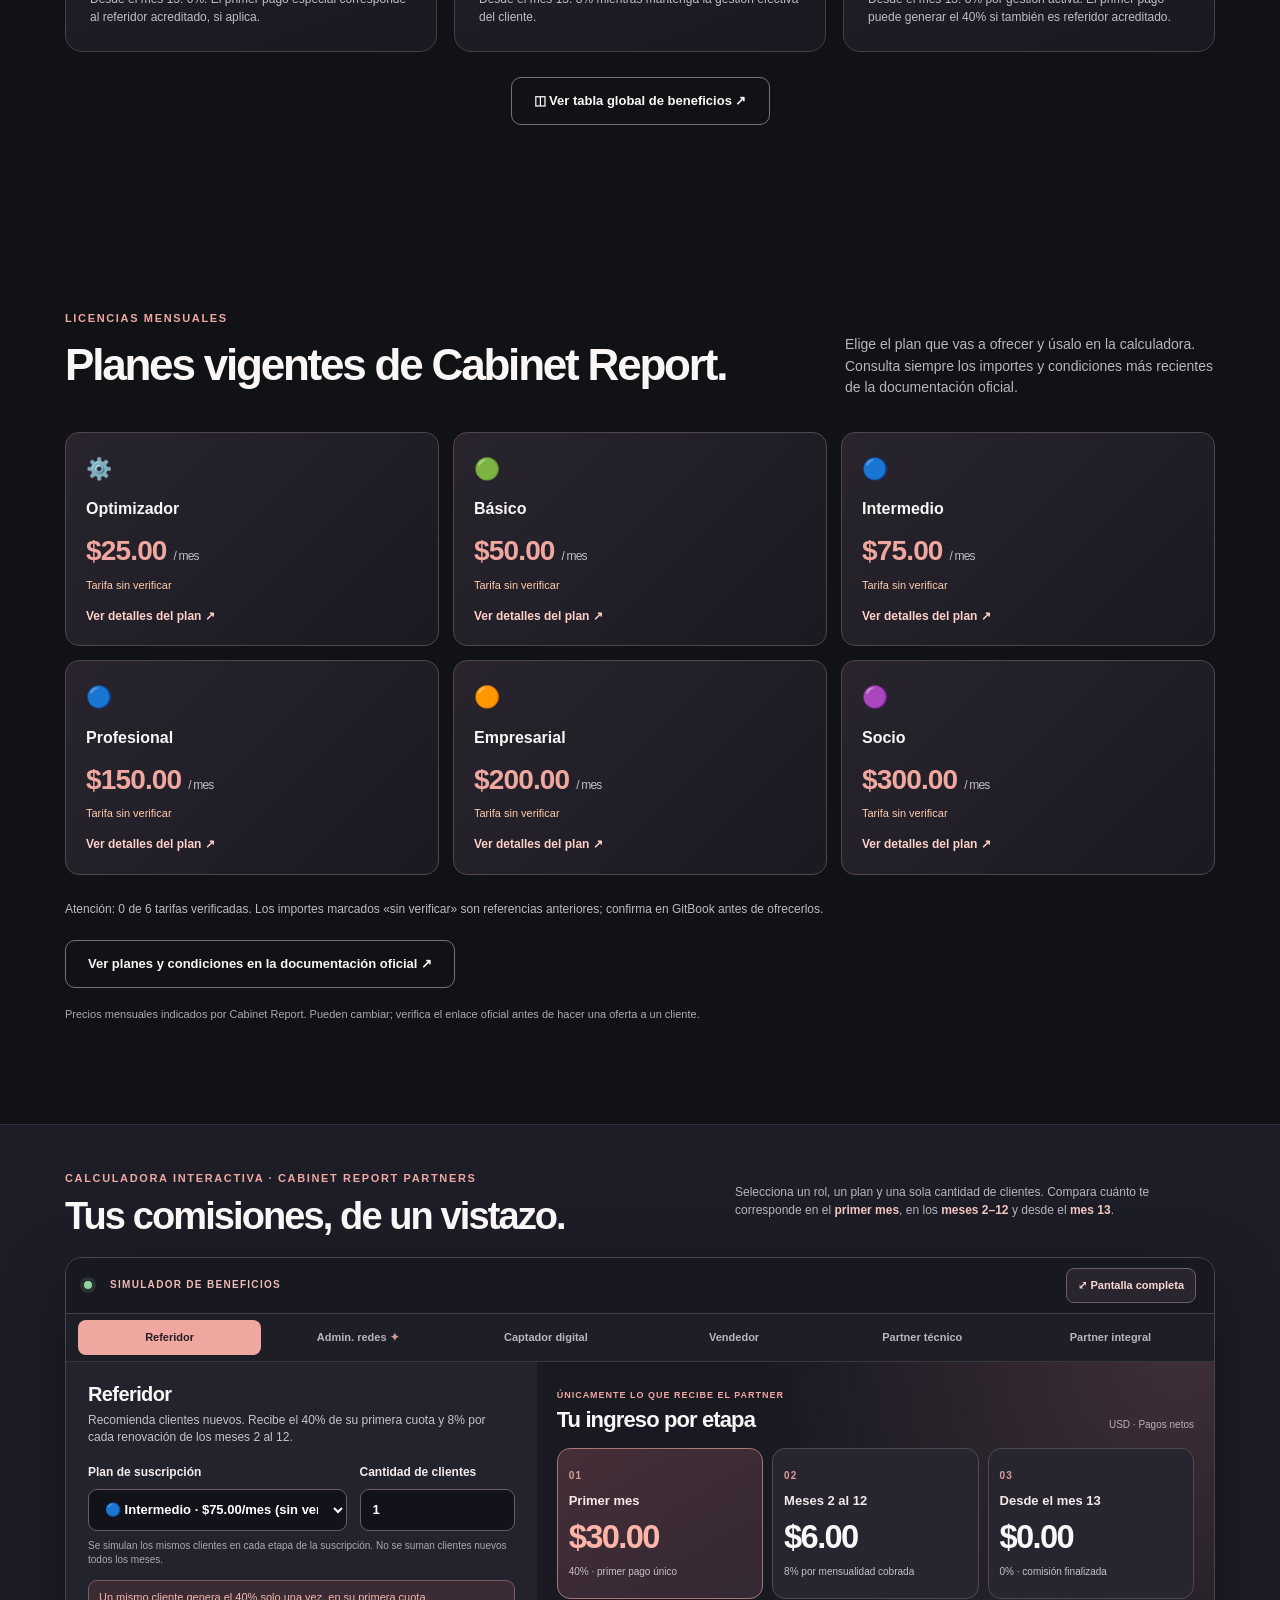
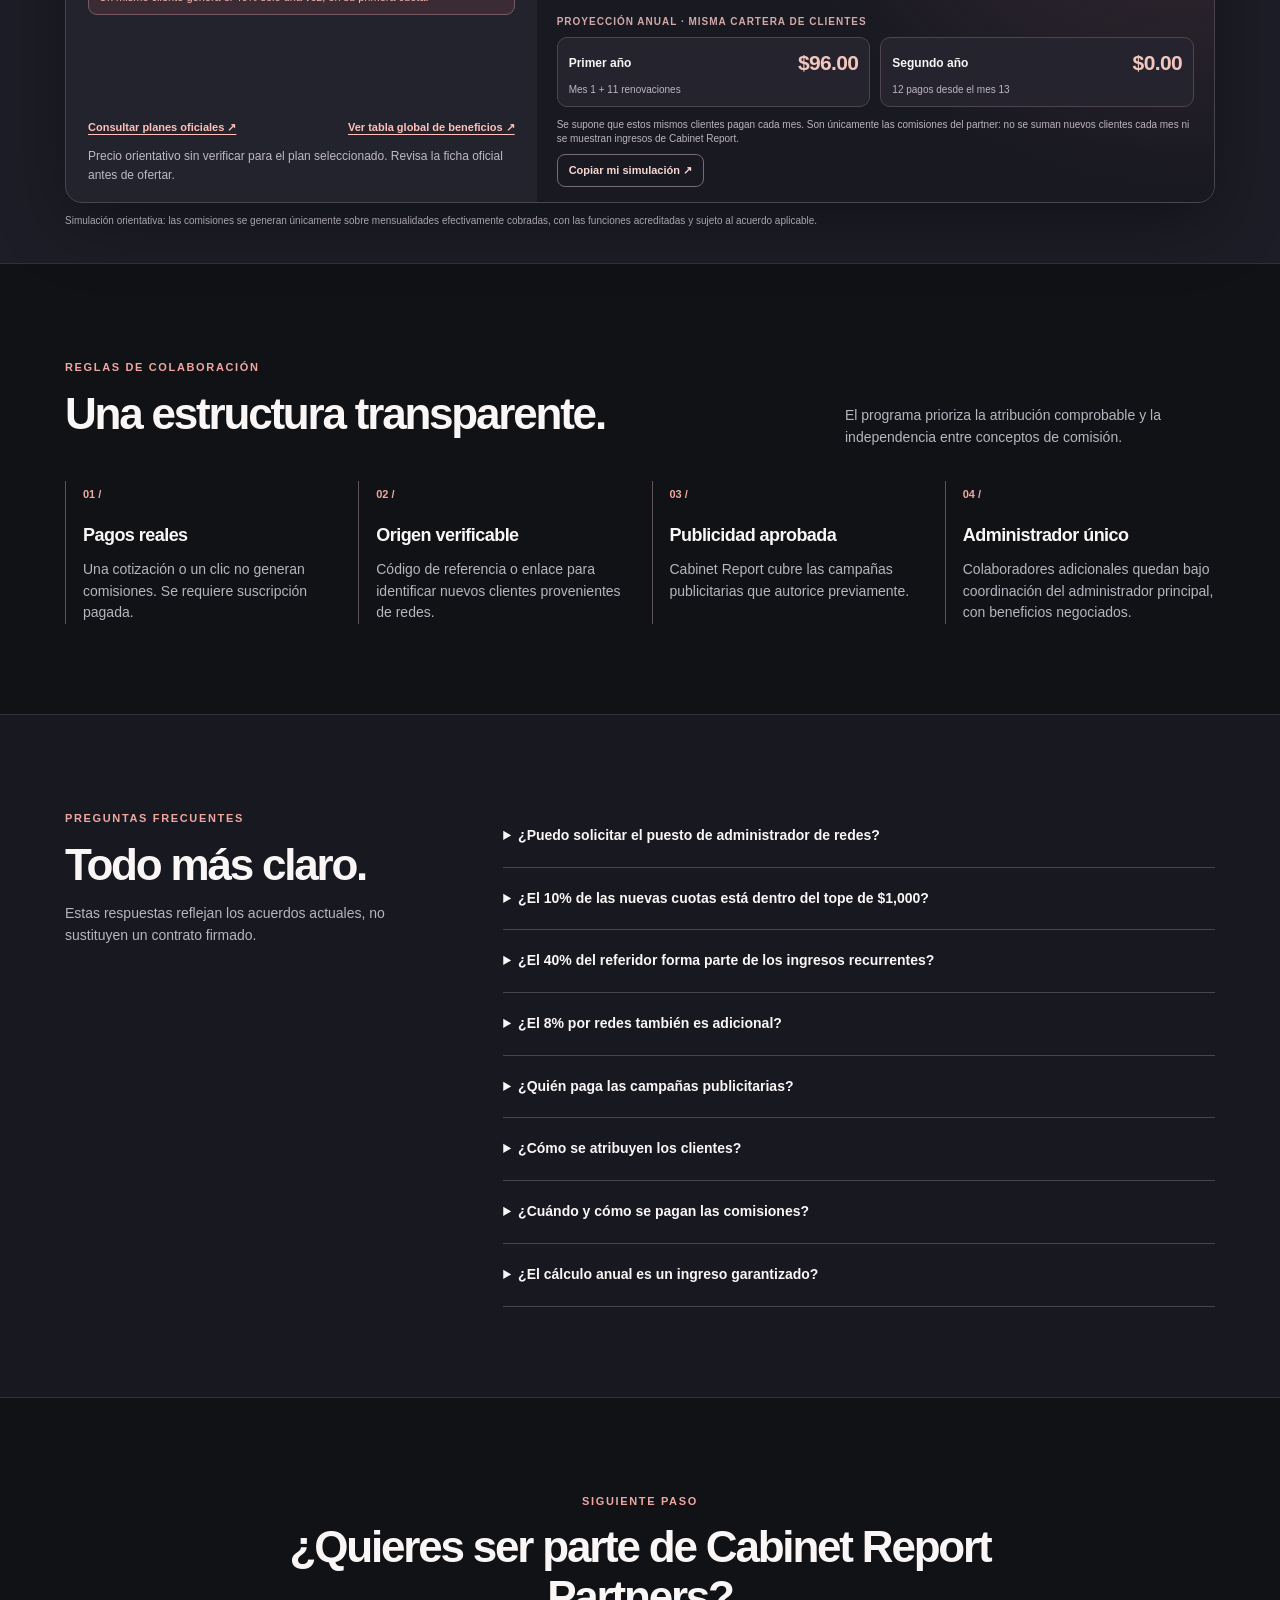
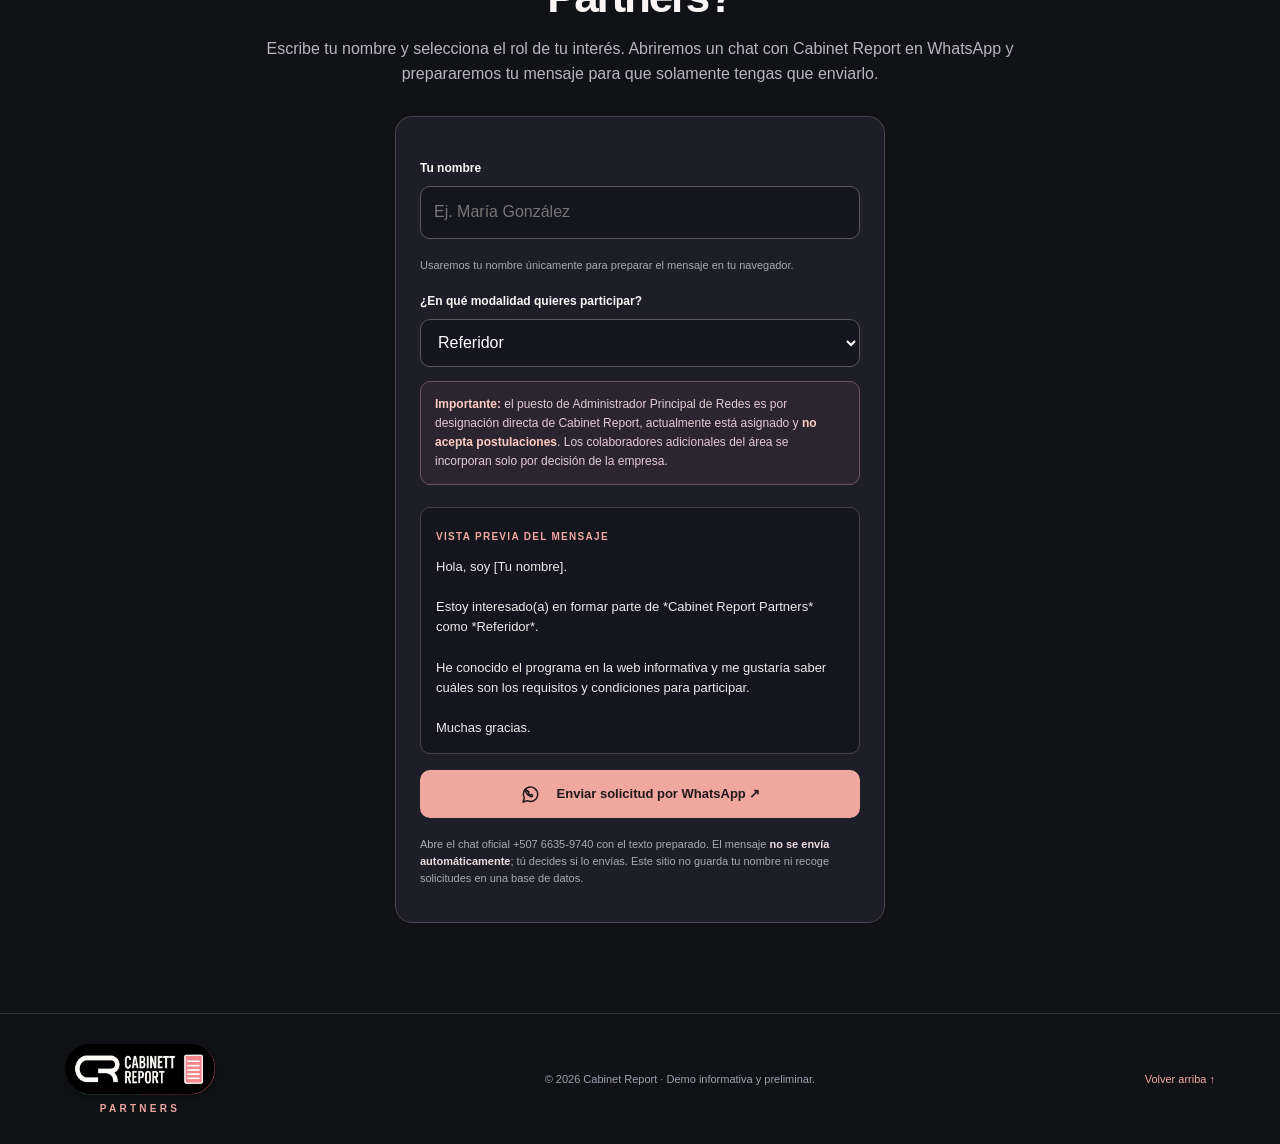
==== commit f69da5fc: "Portal oficial: añadir acceso Portal Cliente en navegación global" ====
--- a/partners.html
+++ b/partners.html
@@ -6,19 +6,20 @@
 <meta content="#111216" name="theme-color"/><meta content="Explora el programa Cabinet Report Partners y simula tus beneficios por recomendación, captación digital y gestión de redes sociales." name="description"/>
 <title>Cabinet Report Partners | Calcula las comisiones por etapa</title>
 <link href="logo-redondo.png" rel="icon" type="image/png"/><link href="styles.css?v=20261108-modal-oscuro" rel="stylesheet"/><script defer="" src="script.js"></script><script defer="" src="plans.js"></script>
-<meta content="Cabinet Report Partners — Simula tus ingresos" property="og:title"/><meta content="Conoce Cabinet Report, explora los roles de partner y calcula beneficios mensuales o anuales." property="og:description"/><meta content="website" property="og:type"/><link href="cabinet-header.css?v=20261108-01" rel="stylesheet"/></head>
+<meta content="Cabinet Report Partners — Simula tus ingresos" property="og:title"/><meta content="Conoce Cabinet Report, explora los roles de partner y calcula beneficios mensuales o anuales." property="og:description"/><meta content="website" property="og:type"/><link href="cabinet-header.css?v=20261111-83" rel="stylesheet"/><script defer src="portal-home.js?v=20261109-58"></script></head>
 <body>
 <header class="cr-site-header">
   <div class="cr-site-header-inner">
-    <a class="cr-brand" href="index.html" aria-label="Ir al inicio de Cabinet Report">
+    <a class="cr-brand" href="./" data-portal-home aria-label="Ir al inicio de Cabinet Report">
       <img src="logo-ovalado.png" alt="Cabinet Report" width="498" height="167">
     </a>
     <nav class="cr-site-nav" aria-label="Navegación principal">
-      <a href="index.html">Inicio</a>
+      <a href="./" data-portal-home>Inicio</a>
       <a href="https://cabinet-report.gitbook.io/cabinet-report-docs/">Documentación oficial</a>
       <a href="partners.html" aria-current="page">Partners</a>
       <a href="https://cabinet-report.gitbook.io/curso-de-cabinet-report/">Cursos</a>
       <a href="https://cabinet-report.gitbook.io/cabinet-report-docs/manual-de-usuario">Manual de usuario</a>
+      <a class="cr-client-portal-nav" href="https://cabinetreportportal.duckdns.org/" target="_blank" rel="noopener noreferrer" aria-label="Portal Cliente (abre en otra pestaña)">Portal Cliente</a>
     </nav>
   </div>
 </header>
--- a/cabinet-header.css
+++ b/cabinet-header.css
@@ -124,3 +124,51 @@
 @media (prefers-reduced-motion: reduce) {
   .cr-site-header .cr-site-nav a { transition: none; }
 }
+
+/* Etapa 57: control Versiones integrado en navegación principal. */
+.cr-site-header .cr-site-nav .cr-versions-nav {
+  appearance: none; background: transparent; border: 0; padding: 0; margin: 0;
+  color: #f0eaef; font: 750 13px/1.4 Inter, -apple-system, BlinkMacSystemFont, "Segoe UI", sans-serif;
+  cursor: pointer; text-align: center; transition: color .2s;
+}
+.cr-site-header .cr-site-nav .cr-versions-nav:hover { color: #f08080; }
+.cr-site-header .cr-site-nav .cr-versions-nav:focus-visible { outline: 3px solid #f08080; outline-offset: 4px; border-radius: 5px; }
+@media (min-width: 761px) and (max-height: 640px) {
+  .cr-site-header .cr-site-nav .cr-versions-nav { font-size: 12px; }
+}
+@media (max-width: 760px) {
+  .cr-site-header .cr-site-nav .cr-versions-nav { font-size: 12px; }
+}
+@media (max-width: 470px) {
+  .cr-site-header .cr-site-nav .cr-versions-nav {
+    padding: 6px 5px; background: #242424; border: 1px solid #3c3c3c;
+    border-radius: 7px; font-size: 11px;
+  }
+}
+
+
+/* Etapa 83 — Acceso visible al Portal Cliente privado de Hostinger. */
+.cr-site-header .cr-site-nav .cr-client-portal-nav {
+  color: #ffe4e1;
+  background: #463036;
+  border: 1px solid #a66b73;
+  border-radius: 8px;
+  padding: 8px 12px;
+  white-space: nowrap;
+}
+.cr-site-header .cr-site-nav .cr-client-portal-nav:hover {
+  color: #fff;
+  background: #604048;
+  border-color: #f08080;
+}
+@media (max-width: 470px) {
+  .cr-site-header .cr-site-nav .cr-client-portal-nav {
+    padding: 7px 8px;
+    background: #463036;
+    border-color: #a66b73;
+  }
+  /* Inicio tiene siete entradas (incluido Versiones); la última ocupa la fila entera. */
+  .cr-site-header .cr-site-nav .cr-client-portal-nav:last-child:nth-child(odd) {
+    grid-column: 1 / -1;
+  }
+}
